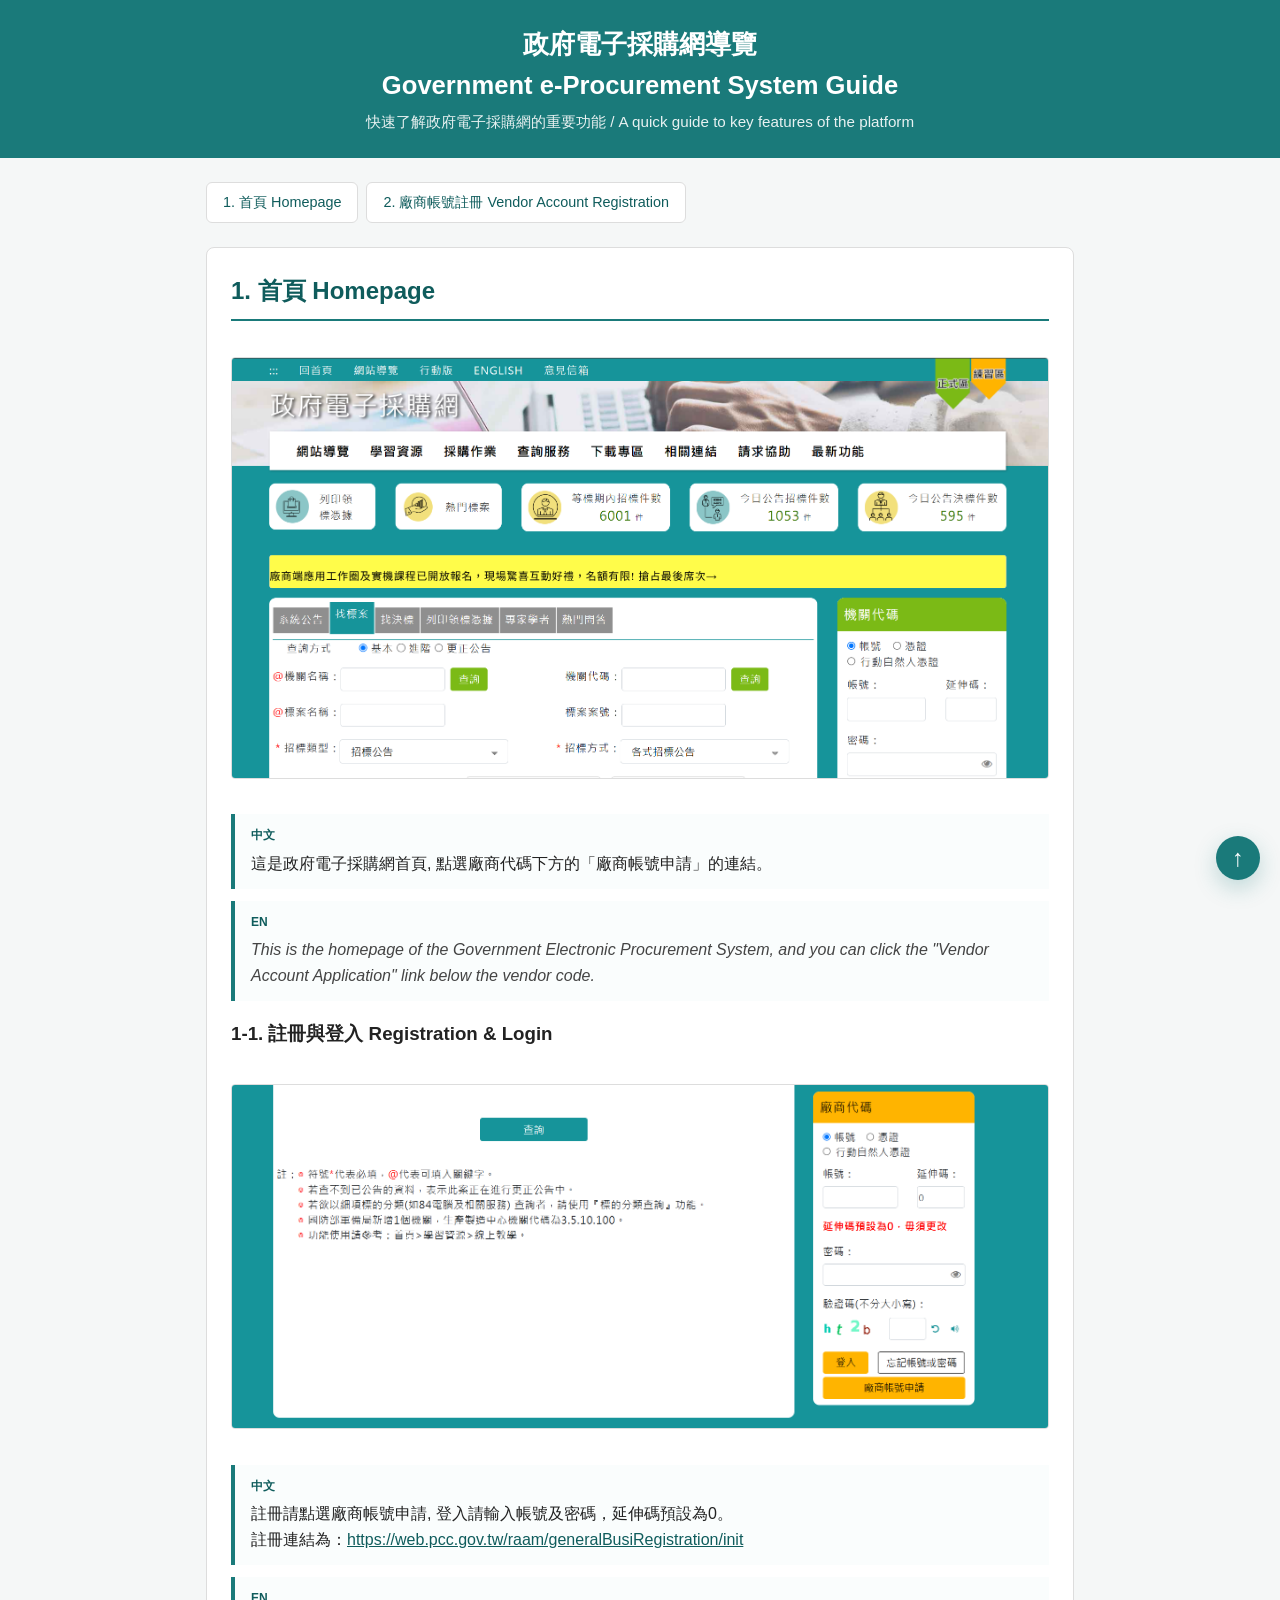
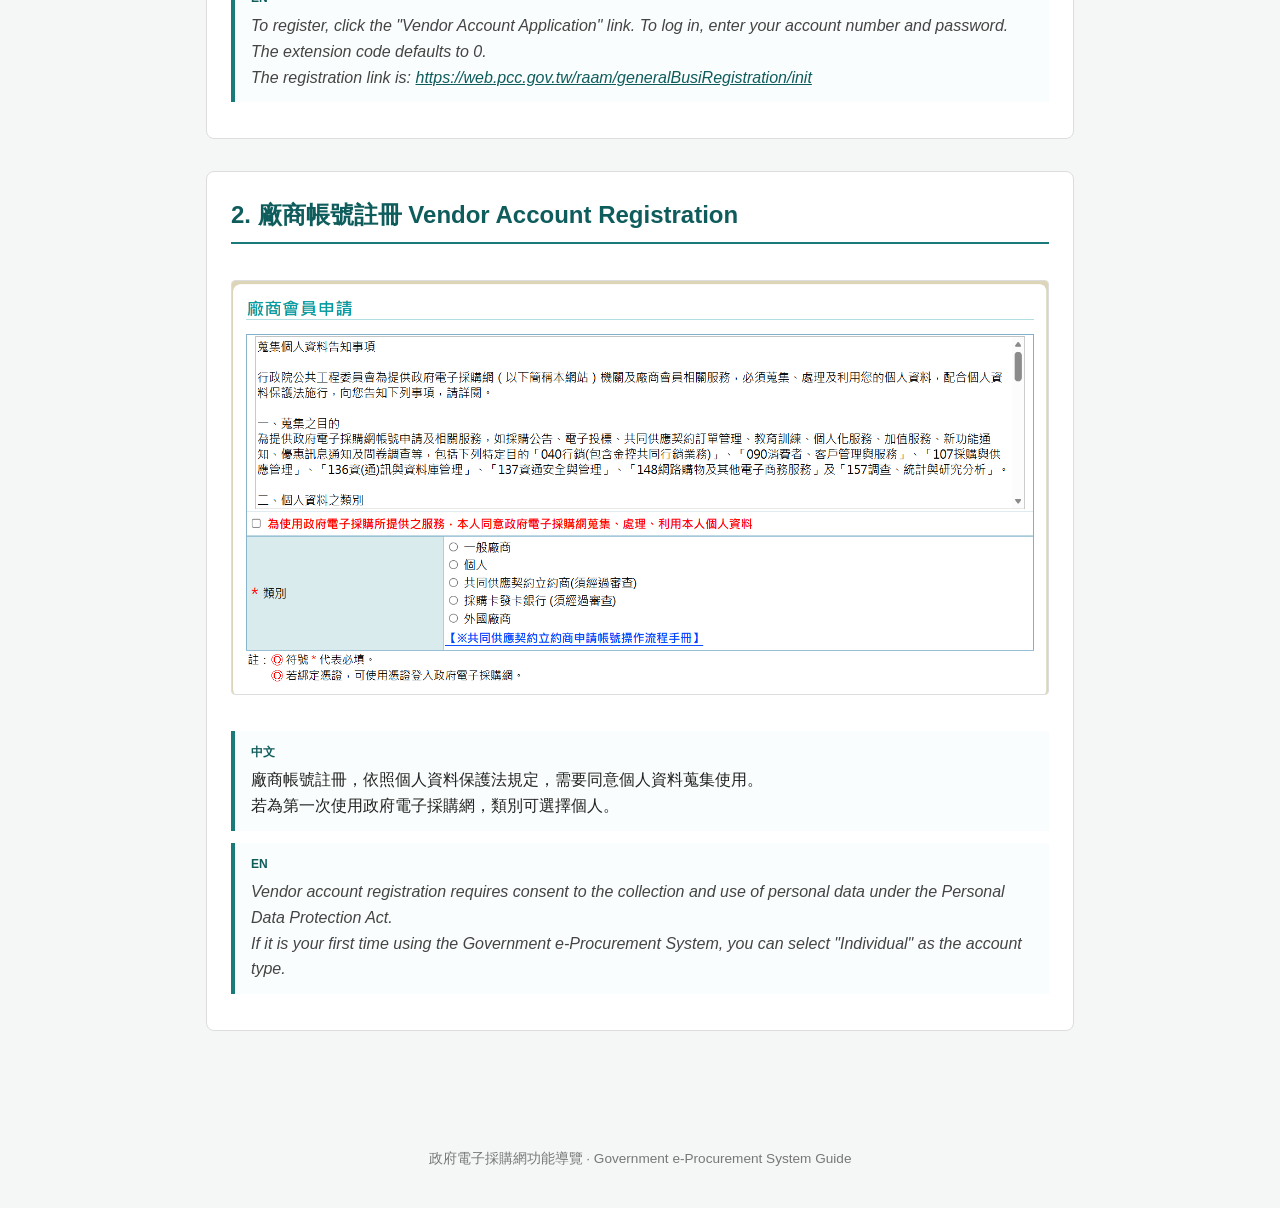
==== target/index.html @ 3febd60b "Initial commit" ====
<!DOCTYPE html>
<html lang="zh-Hant">
<head>
<meta charset="UTF-8" />
<meta name="viewport" content="width=device-width, initial-scale=1.0" />
<title>政府電子採購網導覽 | Government e-Procurement Guide</title>
<link rel="stylesheet" href="styles.css" />
</head>
<body>
<a class="back-to-top" href="#top" aria-label="Back to top">↑</a>
<header class="site-header" id="top">
  <h1>政府電子採購網導覽 <br />Government e-Procurement System Guide</h1>
  <p>快速了解政府電子採購網的重要功能 / A quick guide to key features of the platform</p>
</header>

<nav class="toc">
  <ul>
    <li><a href="#homepage">1. 首頁 Homepage</a></li>
    <li><a href="#register">2. 廠商帳號註冊 Vendor Account Registration</a></li>
  </ul>
</nav>

<main>
  <section class="feature" id="homepage">
    <h2>1. 首頁 Homepage</h2>
    <img src="images/1.HomePage.png" alt="政府電子採購網首頁 Government e-Procurement System Homepage" />
    <div class="desc-block zh">
      <span class="lang-tag">中文</span>這是政府電子採購網首頁, 點選廠商代碼下方的「廠商帳號申請」的連結。
    </div>
    <div class="desc-block en">
      <span class="lang-tag">EN</span>This is the homepage of the Government Electronic Procurement System, and you can click the "Vendor Account Application" link below the vendor code.
    </div>

    <h3>1-1. 註冊與登入 Registration & Login</h3>
    <img src="images/1-1.HomePage-VenderLogin.png" alt="政府電子採購網首頁註冊與登入補充畫面 Homepage registration and login details" />
    <div class="desc-block zh">
      <span class="lang-tag">中文</span>註冊請點選廠商帳號申請, 登入請輸入帳號及密碼，延伸碼預設為0。<br />註冊連結為：<a href="https://web.pcc.gov.tw/raam/generalBusiRegistration/init" target="_blank" rel="noopener noreferrer">https://web.pcc.gov.tw/raam/generalBusiRegistration/init</a>
    </div>
    <div class="desc-block en">
      <span class="lang-tag">EN</span>To register, click the "Vendor Account Application" link. To log in, enter your account number and password. The extension code defaults to 0.<br />The registration link is: <a href="https://web.pcc.gov.tw/raam/generalBusiRegistration/init" target="_blank" rel="noopener noreferrer">https://web.pcc.gov.tw/raam/generalBusiRegistration/init</a>
    </div>
  </section>

  <section class="feature" id="register">
    <h2>2. 廠商帳號註冊 Vendor Account Registration</h2>
    <img src="images/2.Rigister.png" alt="政府電子採購網廠商帳號註冊畫面 Vendor account registration page" />
    <div class="desc-block zh">
      <span class="lang-tag">中文</span>廠商帳號註冊，依照個人資料保護法規定，需要同意個人資料蒐集使用。<br />若為第一次使用政府電子採購網，類別可選擇個人。
    </div>
    <div class="desc-block en">
      <span class="lang-tag">EN</span>Vendor account registration requires consent to the collection and use of personal data under the Personal Data Protection Act.<br />If it is your first time using the Government e-Procurement System, you can select "Individual" as the account type.
    </div>
  </section>
</main>

<footer>
  <p>政府電子採購網功能導覽 &middot; Government e-Procurement System Guide</p>
</footer>
</body>
</html>
---- target/styles.css ----
:root {
  --teal: #1a7a7a;
  --teal-dark: #0f5c5c;
  --bg: #f5f7f7;
  --text: #222;
  --card-bg: #fff;
  --border: #ddd;
}

* {
  box-sizing: border-box;
}

body {
  margin: 0;
  font-family: "Segoe UI", "Microsoft JhengHei", "PingFang TC", sans-serif;
  background: var(--bg);
  color: var(--text);
  line-height: 1.6;
}

header.site-header {
  background: var(--teal);
  color: #fff;
  padding: 1.5rem 1rem;
  text-align: center;
}

header.site-header h1 {
  margin: 0 0 0.25rem;
  font-size: 1.6rem;
}

header.site-header p {
  margin: 0;
  opacity: 0.9;
  font-size: 0.95rem;
}

nav.toc {
  max-width: 900px;
  margin: 1.5rem auto;
  padding: 0 1rem;
}

nav.toc ul {
  list-style: none;
  display: flex;
  flex-wrap: wrap;
  gap: 0.5rem;
  padding: 0;
  margin: 0;
}

nav.toc a {
  display: inline-block;
  padding: 0.5rem 1rem;
  background: var(--card-bg);
  border: 1px solid var(--border);
  border-radius: 6px;
  color: var(--teal-dark);
  text-decoration: none;
  font-size: 0.9rem;
}

nav.toc a:hover {
  background: var(--teal);
  color: #fff;
}

main {
  max-width: 900px;
  margin: 0 auto;
  padding: 0 1rem 3rem;
}

section.feature {
  background: var(--card-bg);
  border: 1px solid var(--border);
  border-radius: 8px;
  padding: 1.5rem;
  margin-bottom: 2rem;
}

section.feature h2 {
  color: var(--teal-dark);
  margin-top: 0;
  border-bottom: 2px solid var(--teal);
  padding-bottom: 0.5rem;
}

section.feature img {
  max-width: 100%;
  border: 1px solid var(--border);
  border-radius: 4px;
  margin: 1rem 0;
}

.desc-block {
  margin: 0.75rem 0;
  padding: 0.75rem 1rem;
  border-left: 4px solid var(--teal);
  background: #fafdfd;
}

.desc-block.zh {
  font-weight: 500;
}

.desc-block.en {
  color: #444;
  font-style: italic;
}

.desc-block .lang-tag {
  display: block;
  font-size: 0.75rem;
  font-weight: 700;
  font-style: normal;
  color: var(--teal-dark);
  margin-bottom: 0.35rem;
}

.desc-block a {
  color: var(--teal-dark);
  text-decoration: underline;
  word-break: break-word;
}

.desc-block a:hover {
  color: var(--teal);
}

.back-to-top {
  position: fixed;
  right: 1.25rem;
  bottom: 1.25rem;
  width: 2.75rem;
  height: 2.75rem;
  display: flex;
  align-items: center;
  justify-content: center;
  border-radius: 999px;
  background: var(--teal);
  color: #fff;
  text-decoration: none;
  font-size: 1.5rem;
  box-shadow: 0 8px 22px rgba(26, 122, 122, 0.25);
  z-index: 10;
}

.back-to-top:hover {
  background: var(--teal-dark);
}

footer {
  text-align: center;
  padding: 1.5rem 1rem;
  color: #777;
  font-size: 0.85rem;
}
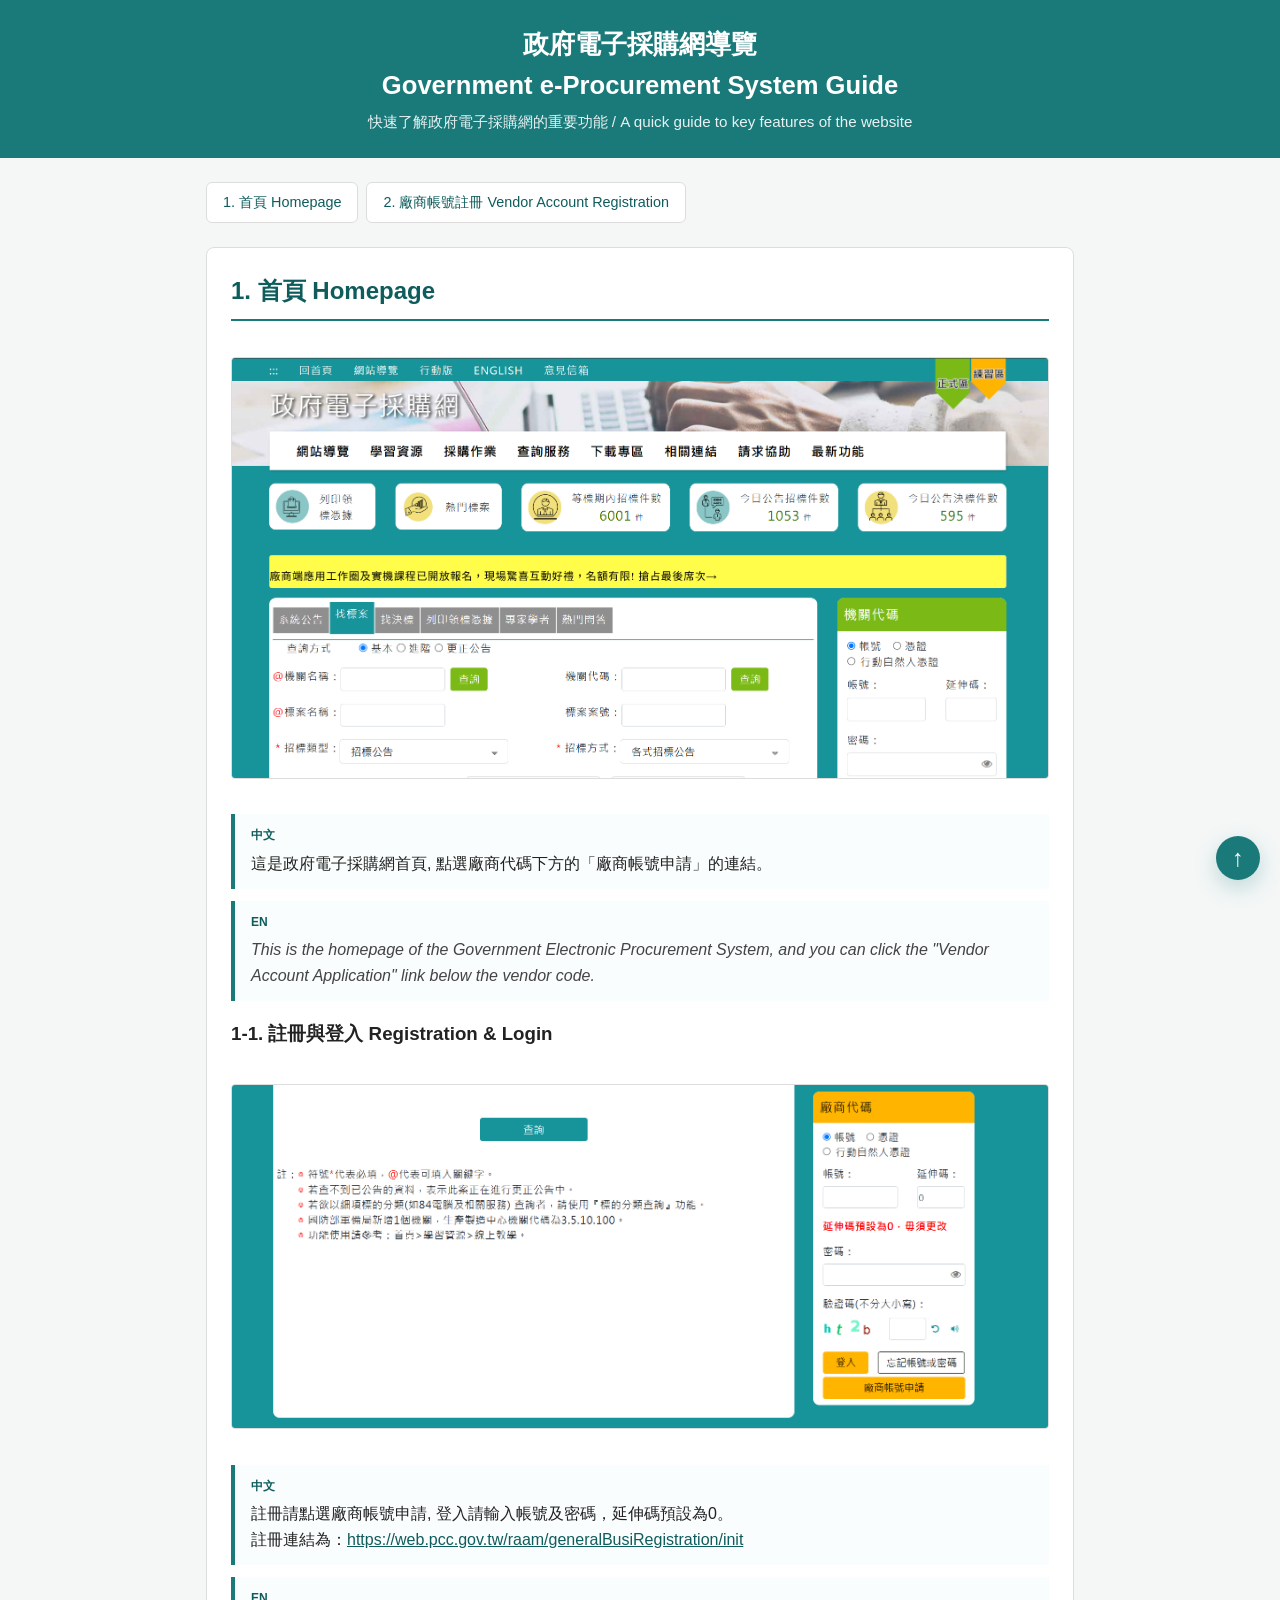
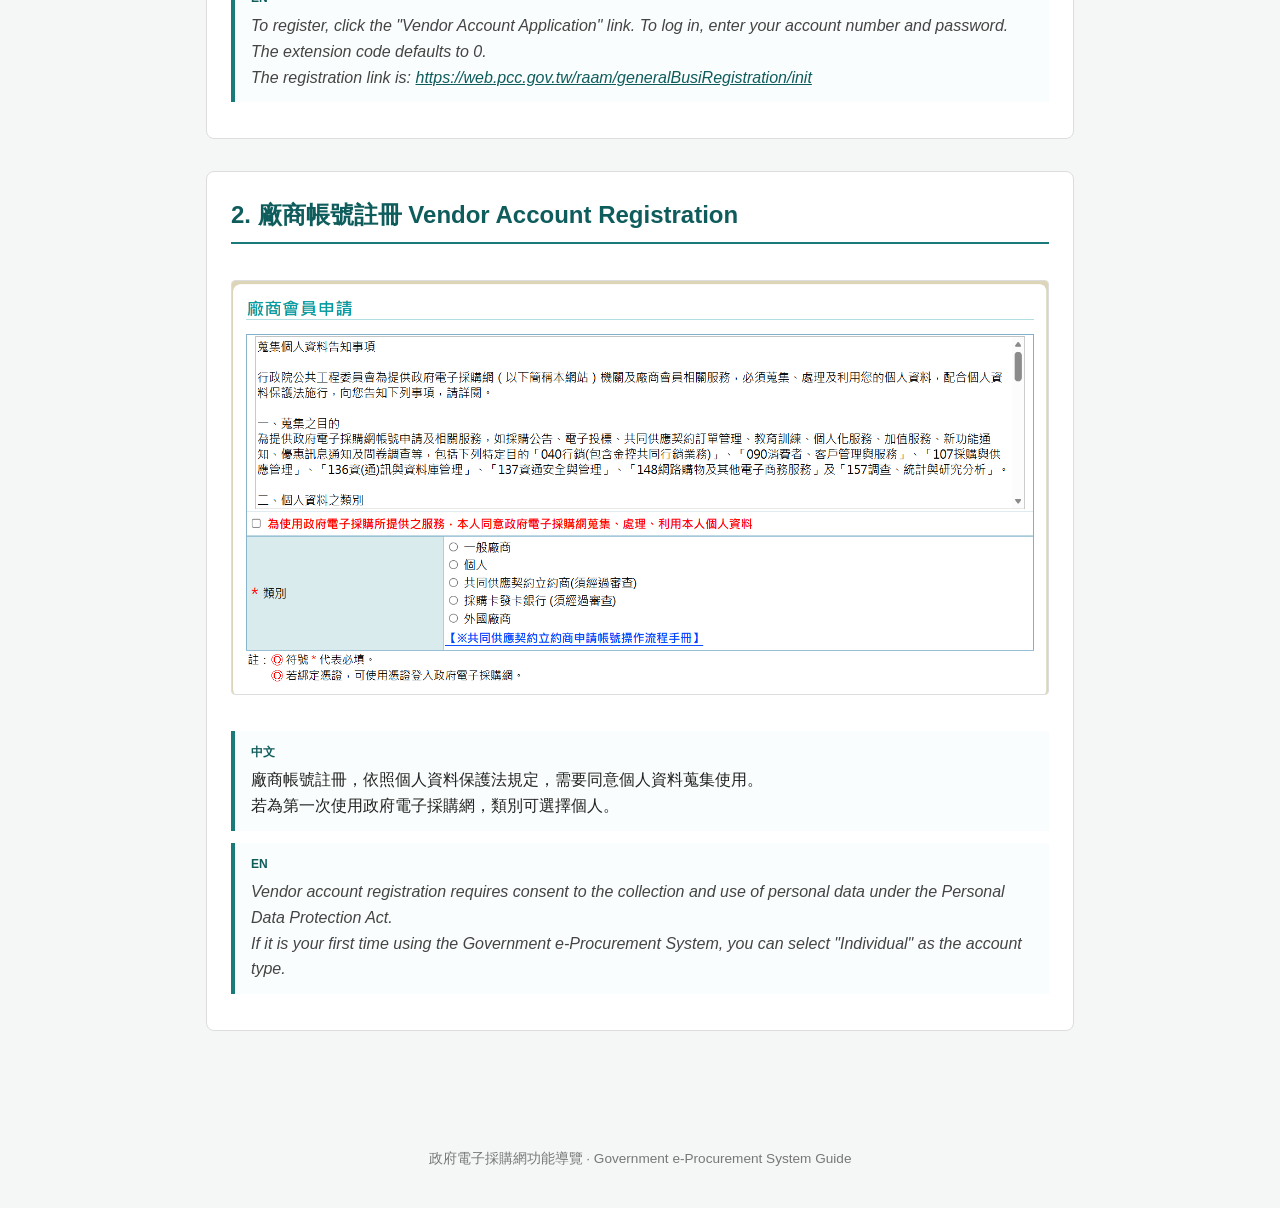
==== commit 337e5199: "Update website tagline wording" ====
--- a/target/index.html
+++ b/target/index.html
@@ -10,7 +10,7 @@
 <a class="back-to-top" href="#top" aria-label="Back to top">↑</a>
 <header class="site-header" id="top">
   <h1>政府電子採購網導覽 <br />Government e-Procurement System Guide</h1>
-  <p>快速了解政府電子採購網的重要功能 / A quick guide to key features of the platform</p>
+  <p>快速了解政府電子採購網的重要功能 / A quick guide to key features of the website</p>
 </header>
 
 <nav class="toc">
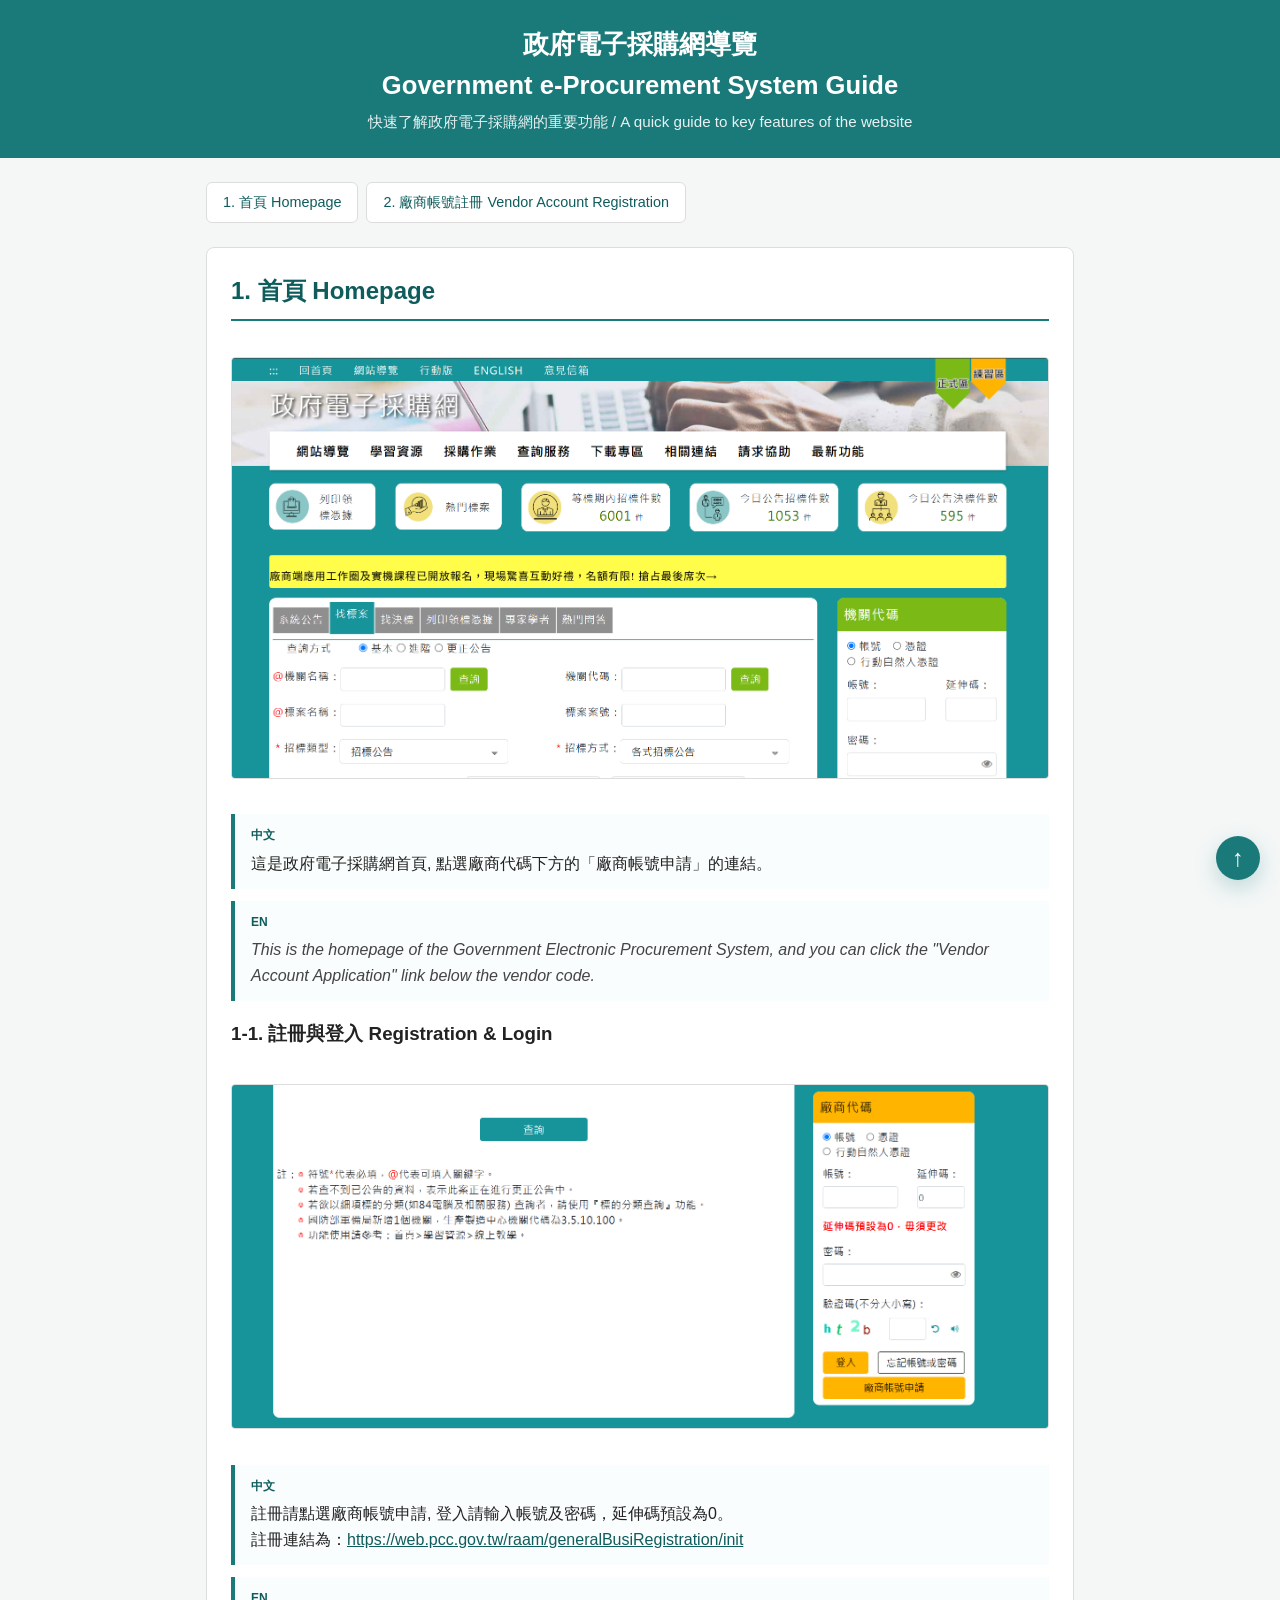
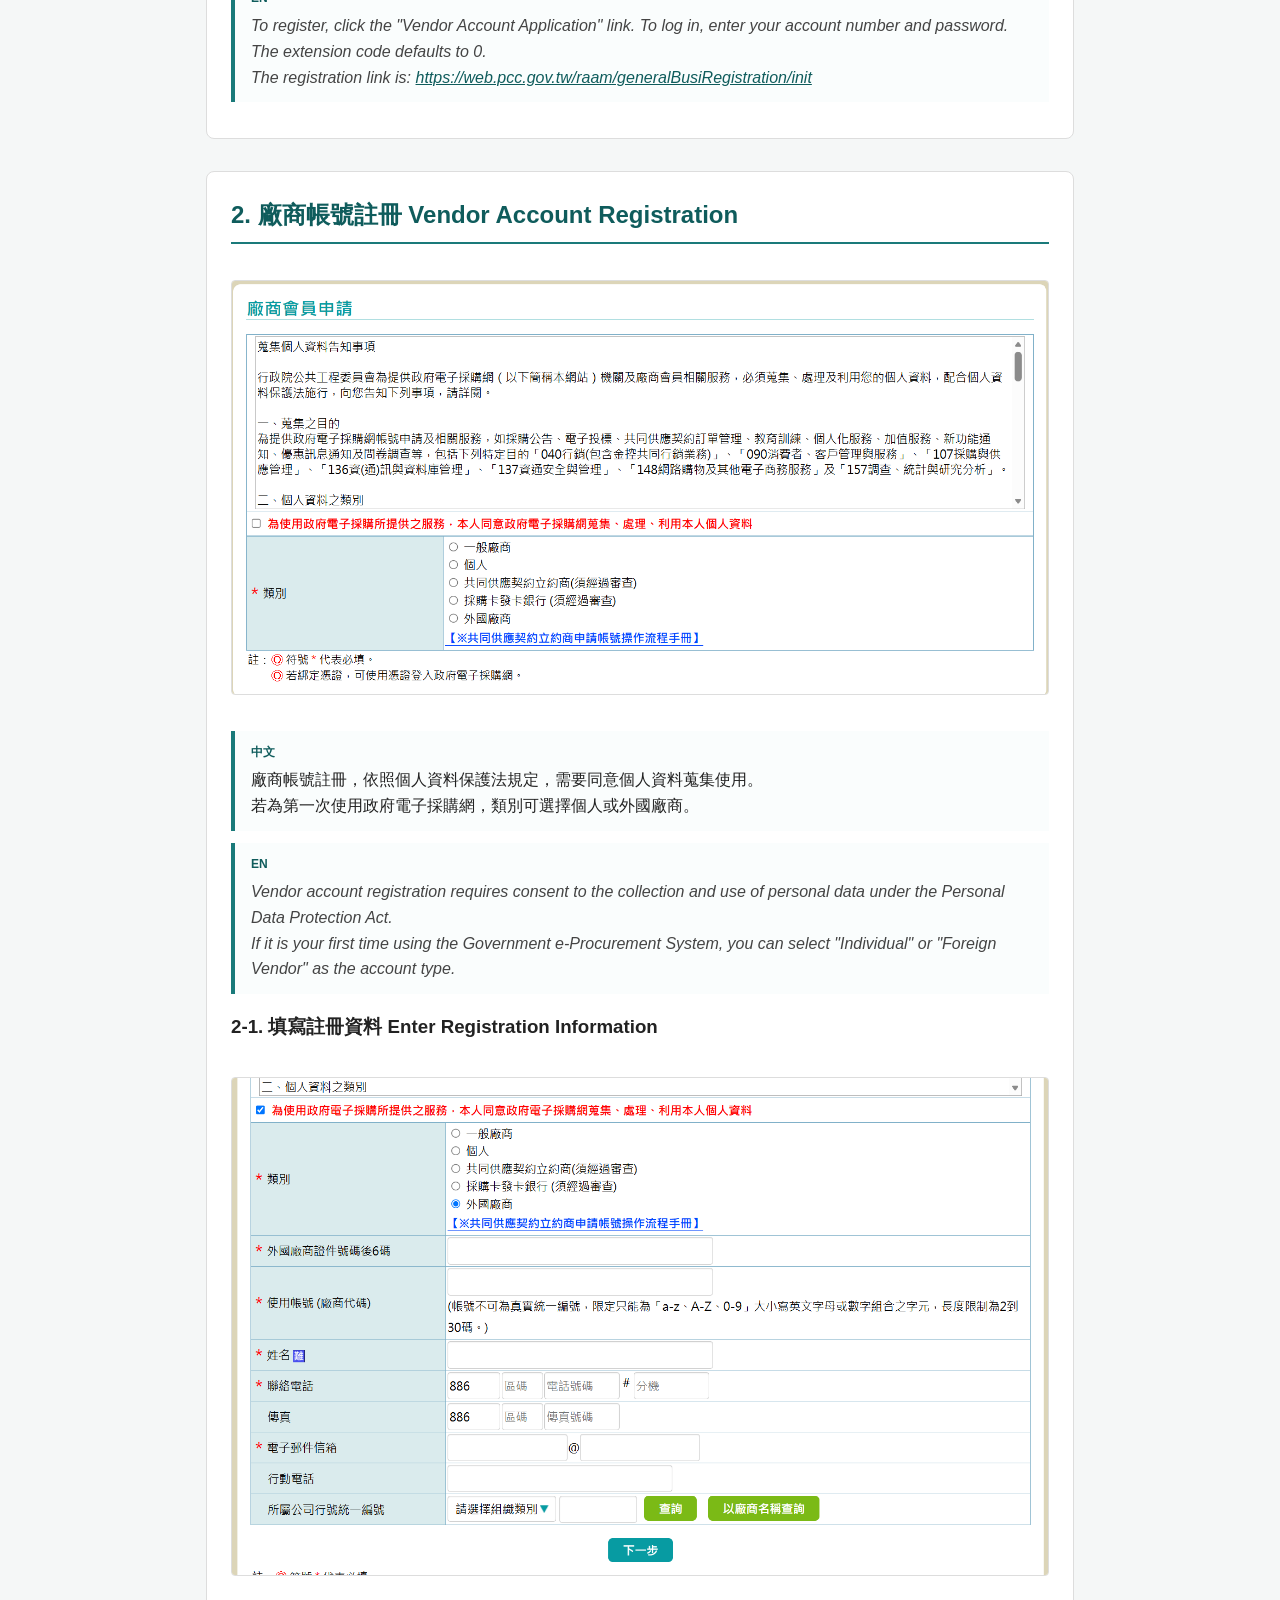
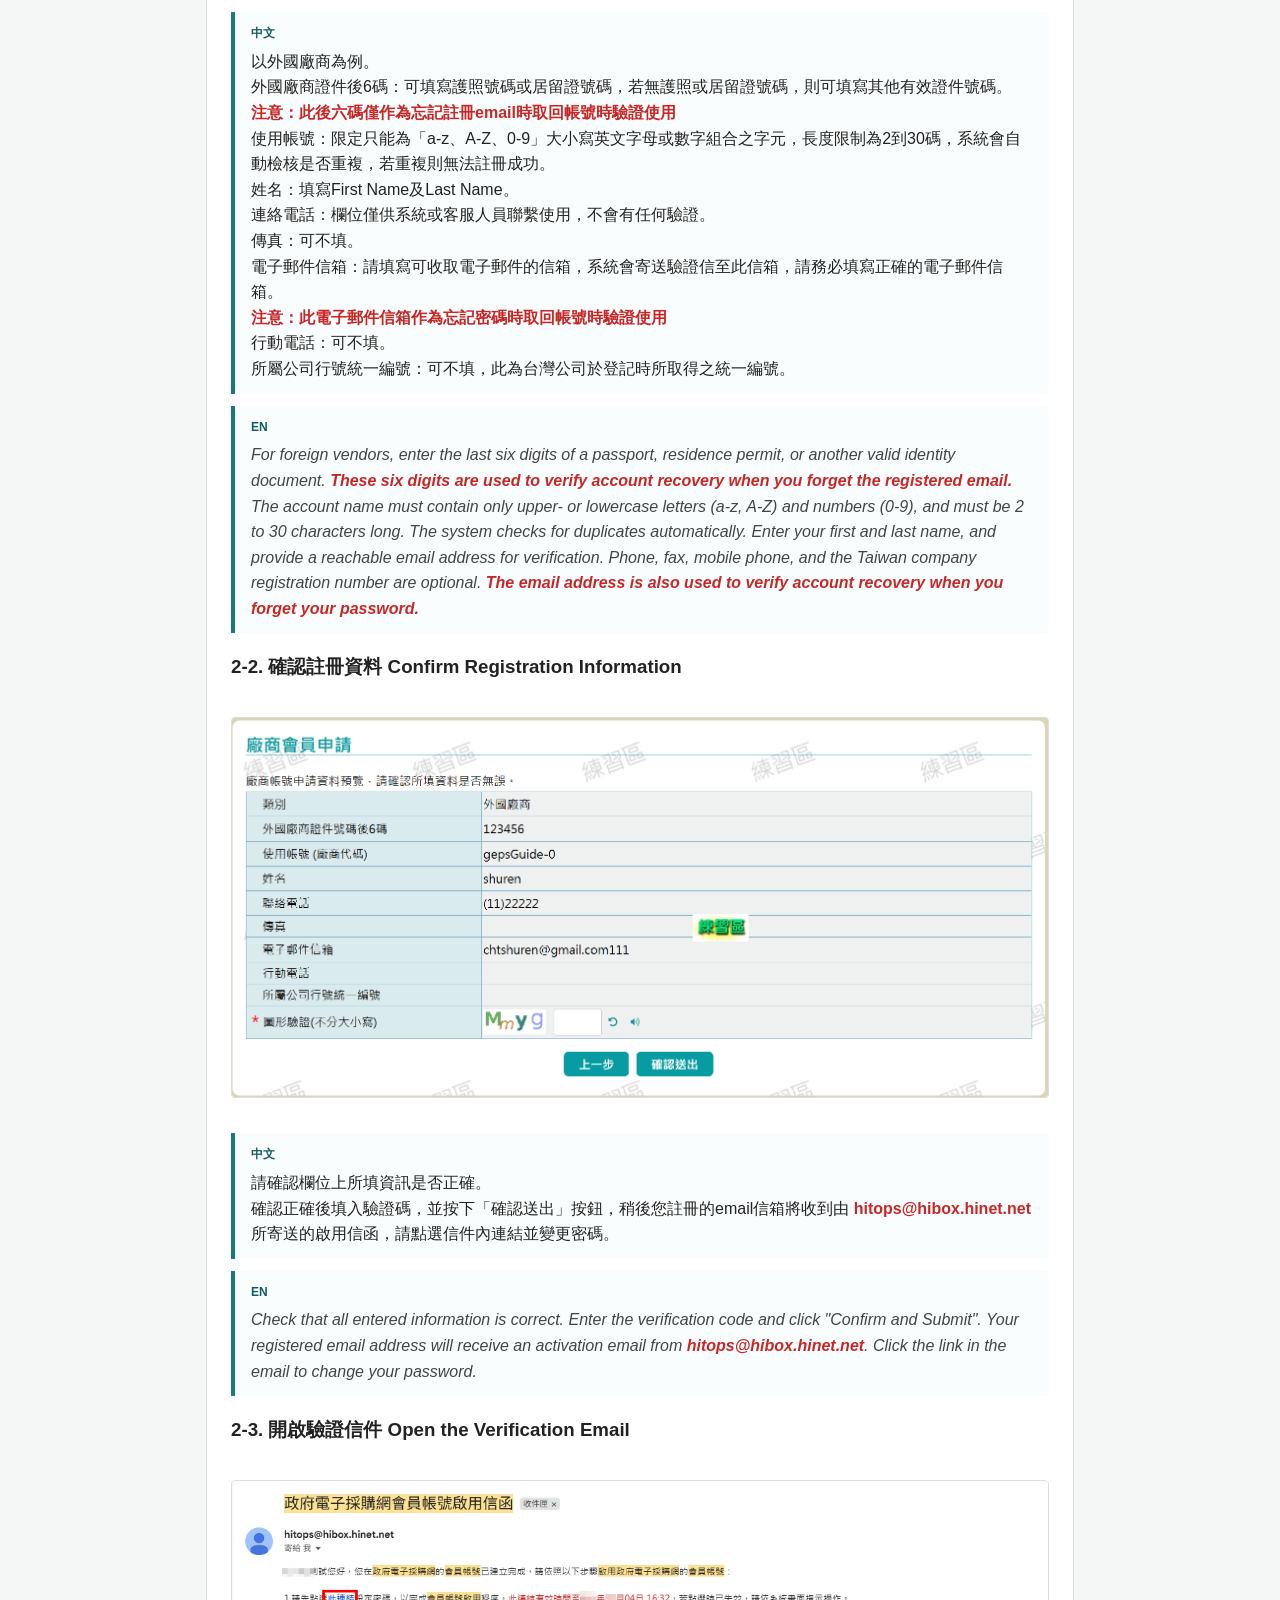
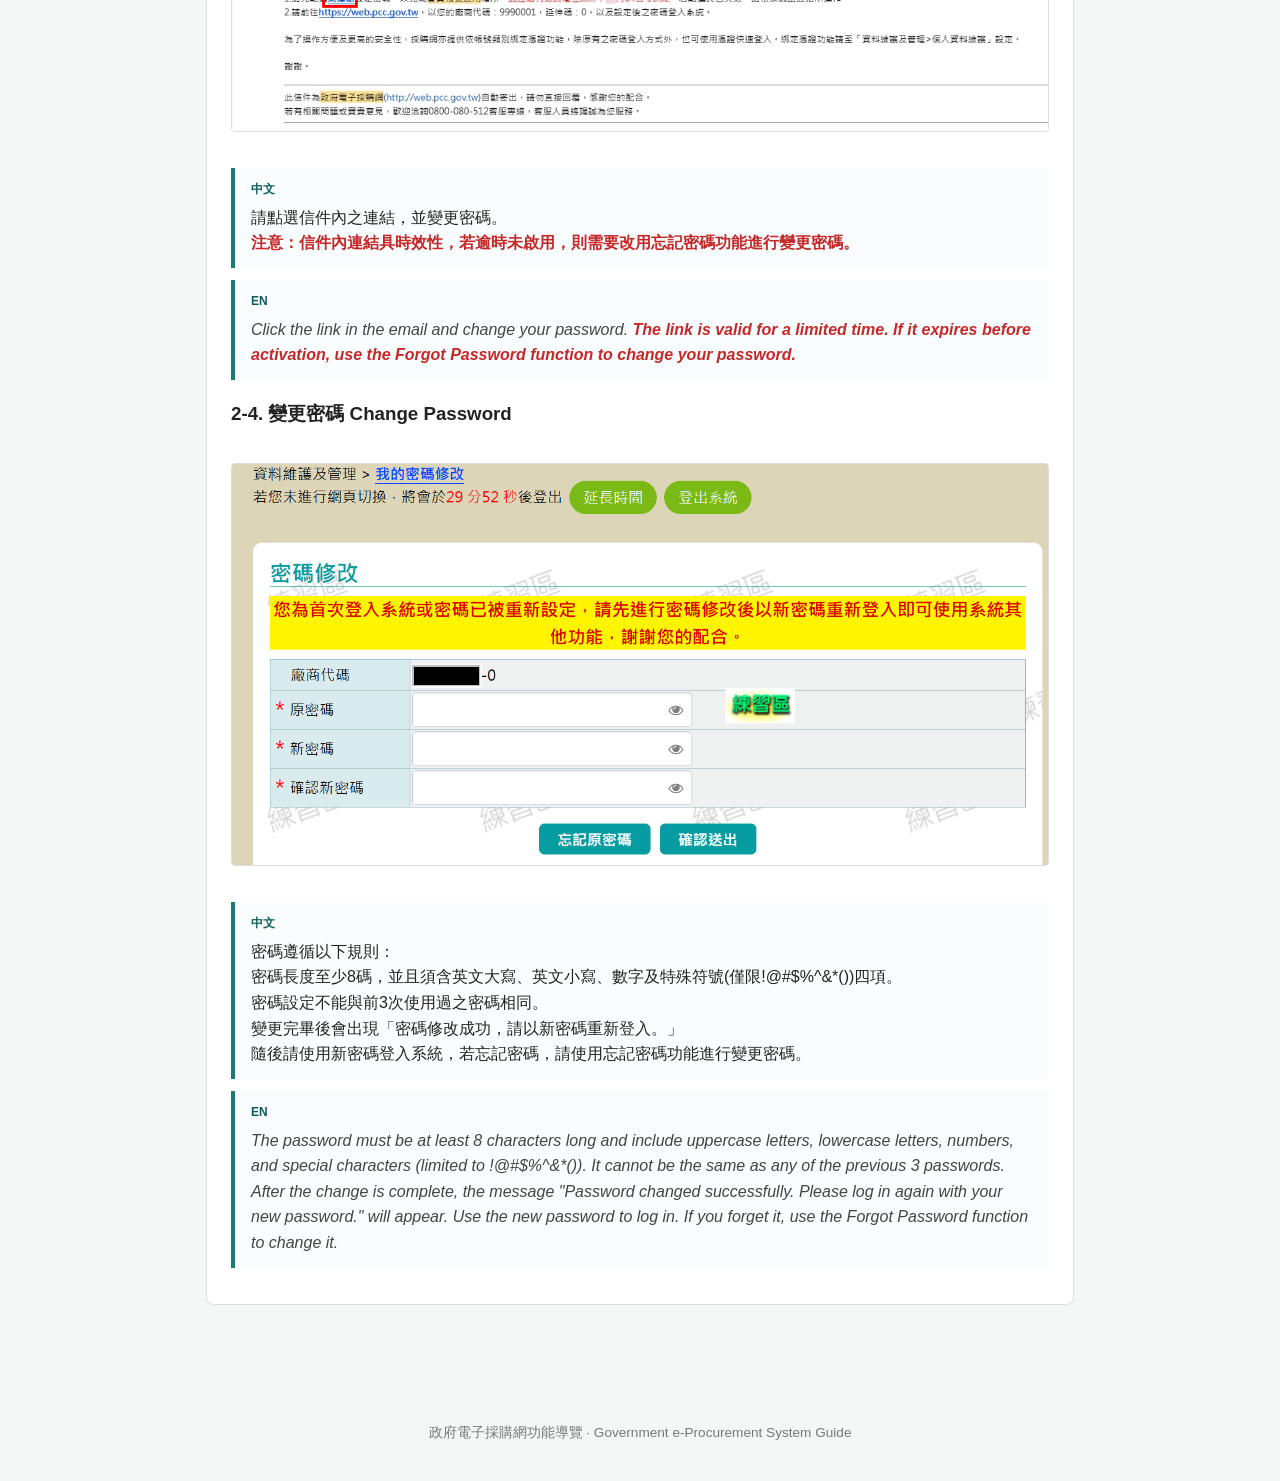
==== commit eb7f6df7: "更新2. 註冊及新增2-1~2-4註冊流程 & 補充更新 Agents.md" ====
--- a/target/index.html
+++ b/target/index.html
@@ -45,10 +45,46 @@
     <h2>2. 廠商帳號註冊 Vendor Account Registration</h2>
     <img src="images/2.Rigister.png" alt="政府電子採購網廠商帳號註冊畫面 Vendor account registration page" />
     <div class="desc-block zh">
-      <span class="lang-tag">中文</span>廠商帳號註冊，依照個人資料保護法規定，需要同意個人資料蒐集使用。<br />若為第一次使用政府電子採購網，類別可選擇個人。
+      <span class="lang-tag">中文</span>廠商帳號註冊，依照個人資料保護法規定，需要同意個人資料蒐集使用。<br />若為第一次使用政府電子採購網，類別可選擇個人或外國廠商。
     </div>
     <div class="desc-block en">
-      <span class="lang-tag">EN</span>Vendor account registration requires consent to the collection and use of personal data under the Personal Data Protection Act.<br />If it is your first time using the Government e-Procurement System, you can select "Individual" as the account type.
+      <span class="lang-tag">EN</span>Vendor account registration requires consent to the collection and use of personal data under the Personal Data Protection Act.<br />If it is your first time using the Government e-Procurement System, you can select "Individual" or "Foreign Vendor" as the account type.
+    </div>
+
+    <h3>2-1. 填寫註冊資料 Enter Registration Information</h3>
+    <img src="images/2-1.Rigister-RegisterInfo.png" alt="政府電子採購網填寫註冊資料畫面 Registration information form" />
+    <div class="desc-block zh">
+      <span class="lang-tag">中文</span>以外國廠商為例。<br />外國廠商證件後6碼：可填寫護照號碼或居留證號碼，若無護照或居留證號碼，則可填寫其他有效證件號碼。<br /><strong class="emphasis-red">注意：此後六碼僅作為忘記註冊email時取回帳號時驗證使用</strong><br />使用帳號：限定只能為「a-z、A-Z、0-9」大小寫英文字母或數字組合之字元，長度限制為2到30碼，系統會自動檢核是否重複，若重複則無法註冊成功。<br />姓名：填寫First Name及Last Name。<br />連絡電話：欄位僅供系統或客服人員聯繫使用，不會有任何驗證。<br />傳真：可不填。<br />電子郵件信箱：請填寫可收取電子郵件的信箱，系統會寄送驗證信至此信箱，請務必填寫正確的電子郵件信箱。<br /><strong class="emphasis-red">注意：此電子郵件信箱作為忘記密碼時取回帳號時驗證使用</strong><br />行動電話：可不填。<br />所屬公司行號統一編號：可不填，此為台灣公司於登記時所取得之統一編號。
+    </div>
+    <div class="desc-block en">
+      <span class="lang-tag">EN</span>For foreign vendors, enter the last six digits of a passport, residence permit, or another valid identity document. <strong class="emphasis-red">These six digits are used to verify account recovery when you forget the registered email.</strong><br />The account name must contain only upper- or lowercase letters (a-z, A-Z) and numbers (0-9), and must be 2 to 30 characters long. The system checks for duplicates automatically. Enter your first and last name, and provide a reachable email address for verification. Phone, fax, mobile phone, and the Taiwan company registration number are optional. <strong class="emphasis-red">The email address is also used to verify account recovery when you forget your password.</strong>
+    </div>
+
+    <h3>2-2. 確認註冊資料 Confirm Registration Information</h3>
+    <img src="images/2-2.Rigister-RegisterConfirm.png" alt="政府電子採購網確認註冊資料畫面 Confirm registration information" />
+    <div class="desc-block zh">
+      <span class="lang-tag">中文</span>請確認欄位上所填資訊是否正確。<br />確認正確後填入驗證碼，並按下「確認送出」按鈕，稍後您註冊的email信箱將收到由 <strong class="emphasis-red">hitops@hibox.hinet.net</strong> 所寄送的啟用信函，請點選信件內連結並變更密碼。
+    </div>
+    <div class="desc-block en">
+      <span class="lang-tag">EN</span>Check that all entered information is correct. Enter the verification code and click "Confirm and Submit". Your registered email address will receive an activation email from <strong class="emphasis-red">hitops@hibox.hinet.net</strong>. Click the link in the email to change your password.
+    </div>
+
+    <h3>2-3. 開啟驗證信件 Open the Verification Email</h3>
+    <img src="images/2-3.Rigister-RegisterEmail.png" alt="政府電子採購網驗證信件畫面 Verification email" />
+    <div class="desc-block zh">
+      <span class="lang-tag">中文</span>請點選信件內之連結，並變更密碼。<br /><strong class="emphasis-red">注意：信件內連結具時效性，若逾時未啟用，則需要改用忘記密碼功能進行變更密碼。</strong>
+    </div>
+    <div class="desc-block en">
+      <span class="lang-tag">EN</span>Click the link in the email and change your password. <strong class="emphasis-red">The link is valid for a limited time. If it expires before activation, use the Forgot Password function to change your password.</strong>
+    </div>
+
+    <h3>2-4. 變更密碼 Change Password</h3>
+    <img src="images/2-4.Rigister-RegisterChangePass.png" alt="政府電子採購網變更密碼畫面 Change password" />
+    <div class="desc-block zh">
+      <span class="lang-tag">中文</span>密碼遵循以下規則：<br />密碼長度至少8碼，並且須含英文大寫、英文小寫、數字及特殊符號(僅限!@#$%^&amp;*())四項。<br />密碼設定不能與前3次使用過之密碼相同。<br />變更完畢後會出現「密碼修改成功，請以新密碼重新登入。」<br />隨後請使用新密碼登入系統，若忘記密碼，請使用忘記密碼功能進行變更密碼。
+    </div>
+    <div class="desc-block en">
+      <span class="lang-tag">EN</span>The password must be at least 8 characters long and include uppercase letters, lowercase letters, numbers, and special characters (limited to !@#$%^&amp;*()). It cannot be the same as any of the previous 3 passwords.<br />After the change is complete, the message "Password changed successfully. Please log in again with your new password." will appear. Use the new password to log in. If you forget it, use the Forgot Password function to change it.
     </div>
   </section>
 </main>
--- a/target/styles.css
+++ b/target/styles.css
@@ -121,6 +121,11 @@
   margin-bottom: 0.35rem;
 }
 
+.emphasis-red {
+  color: #c62828;
+  font-weight: 700;
+}
+
 .desc-block a {
   color: var(--teal-dark);
   text-decoration: underline;
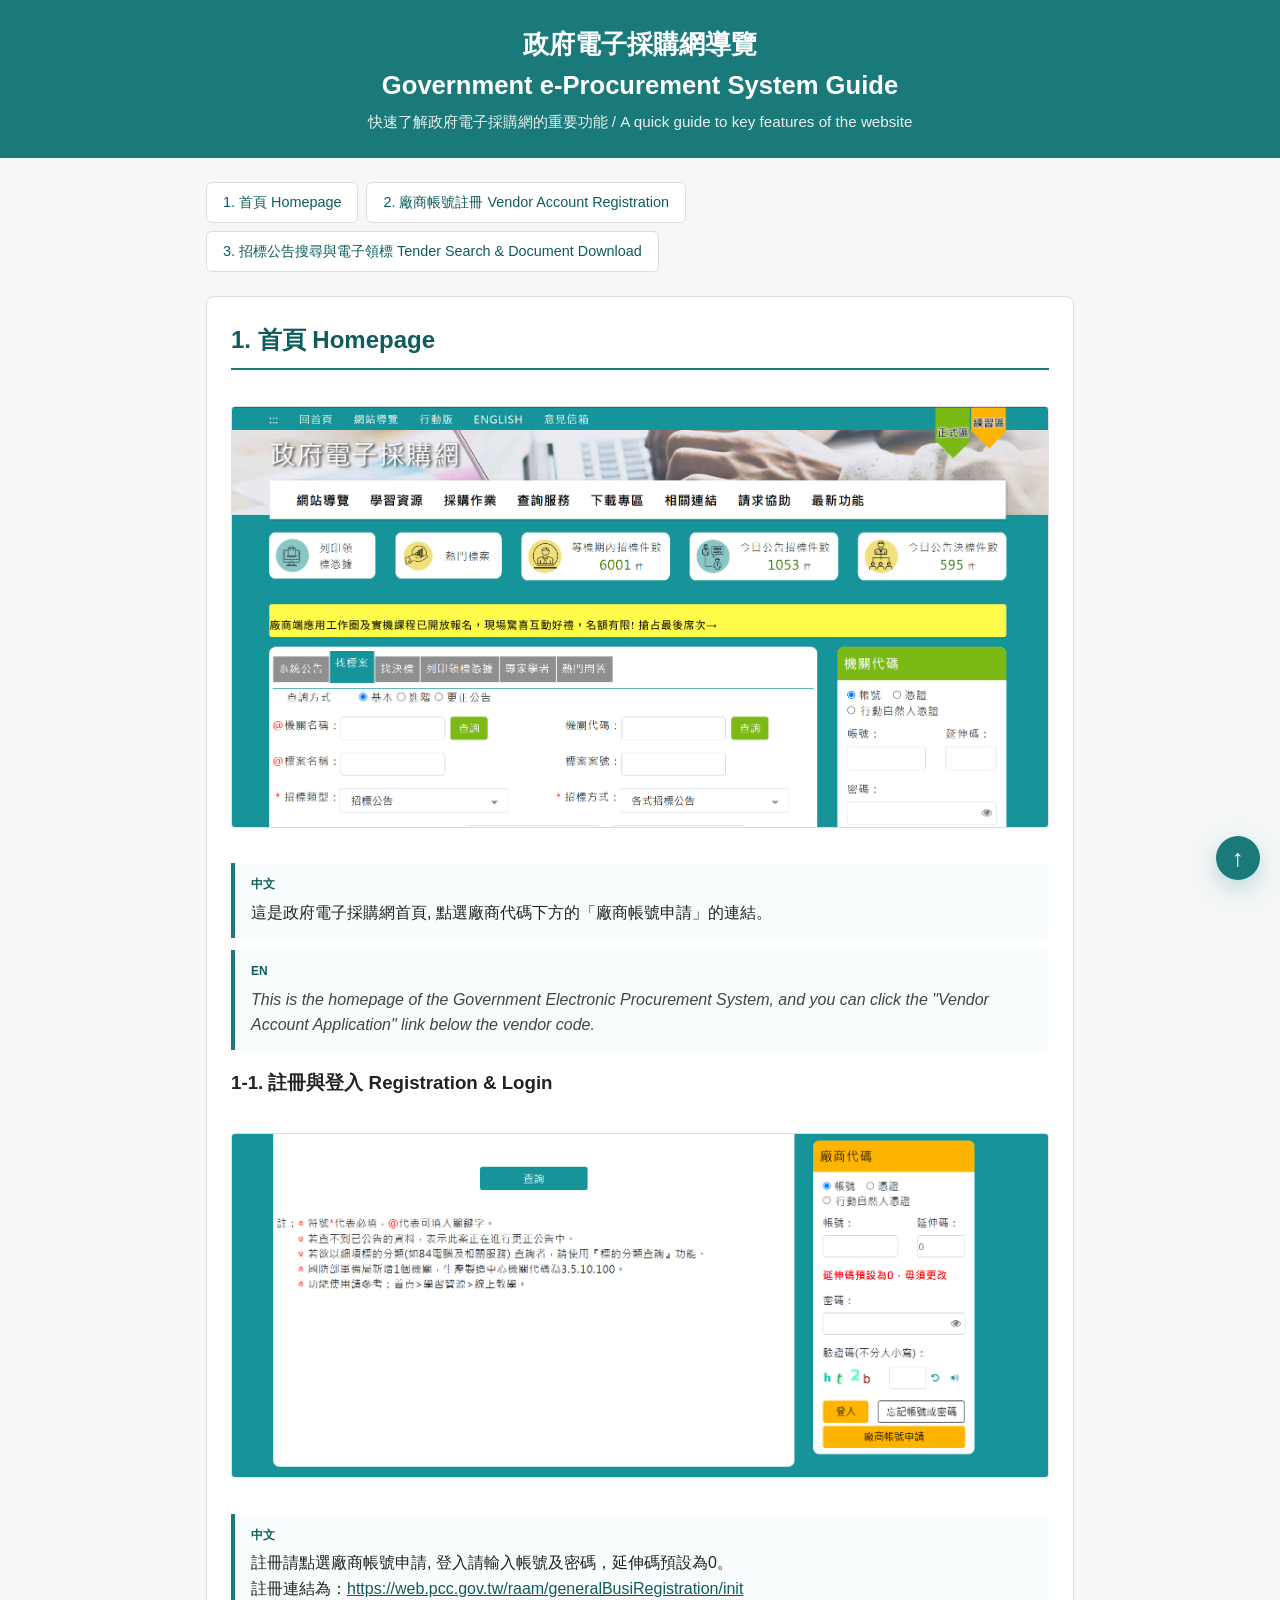
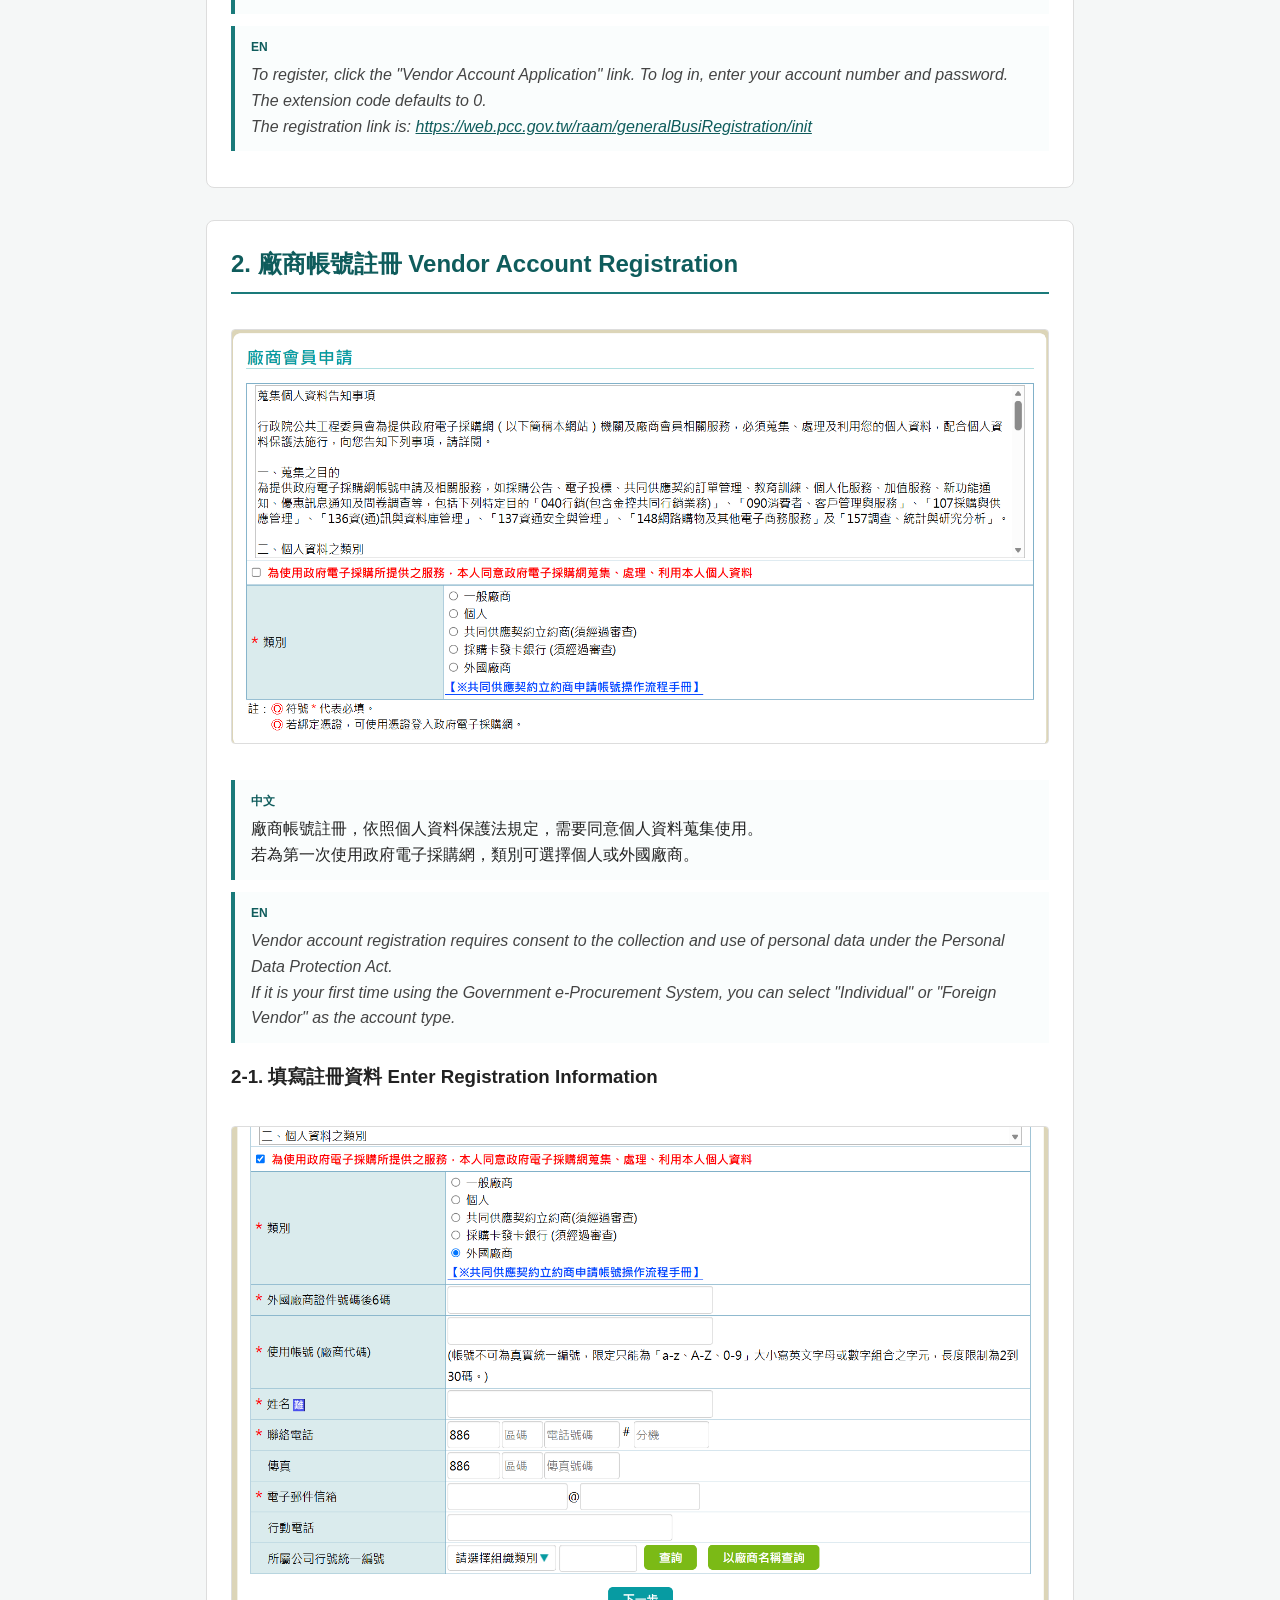
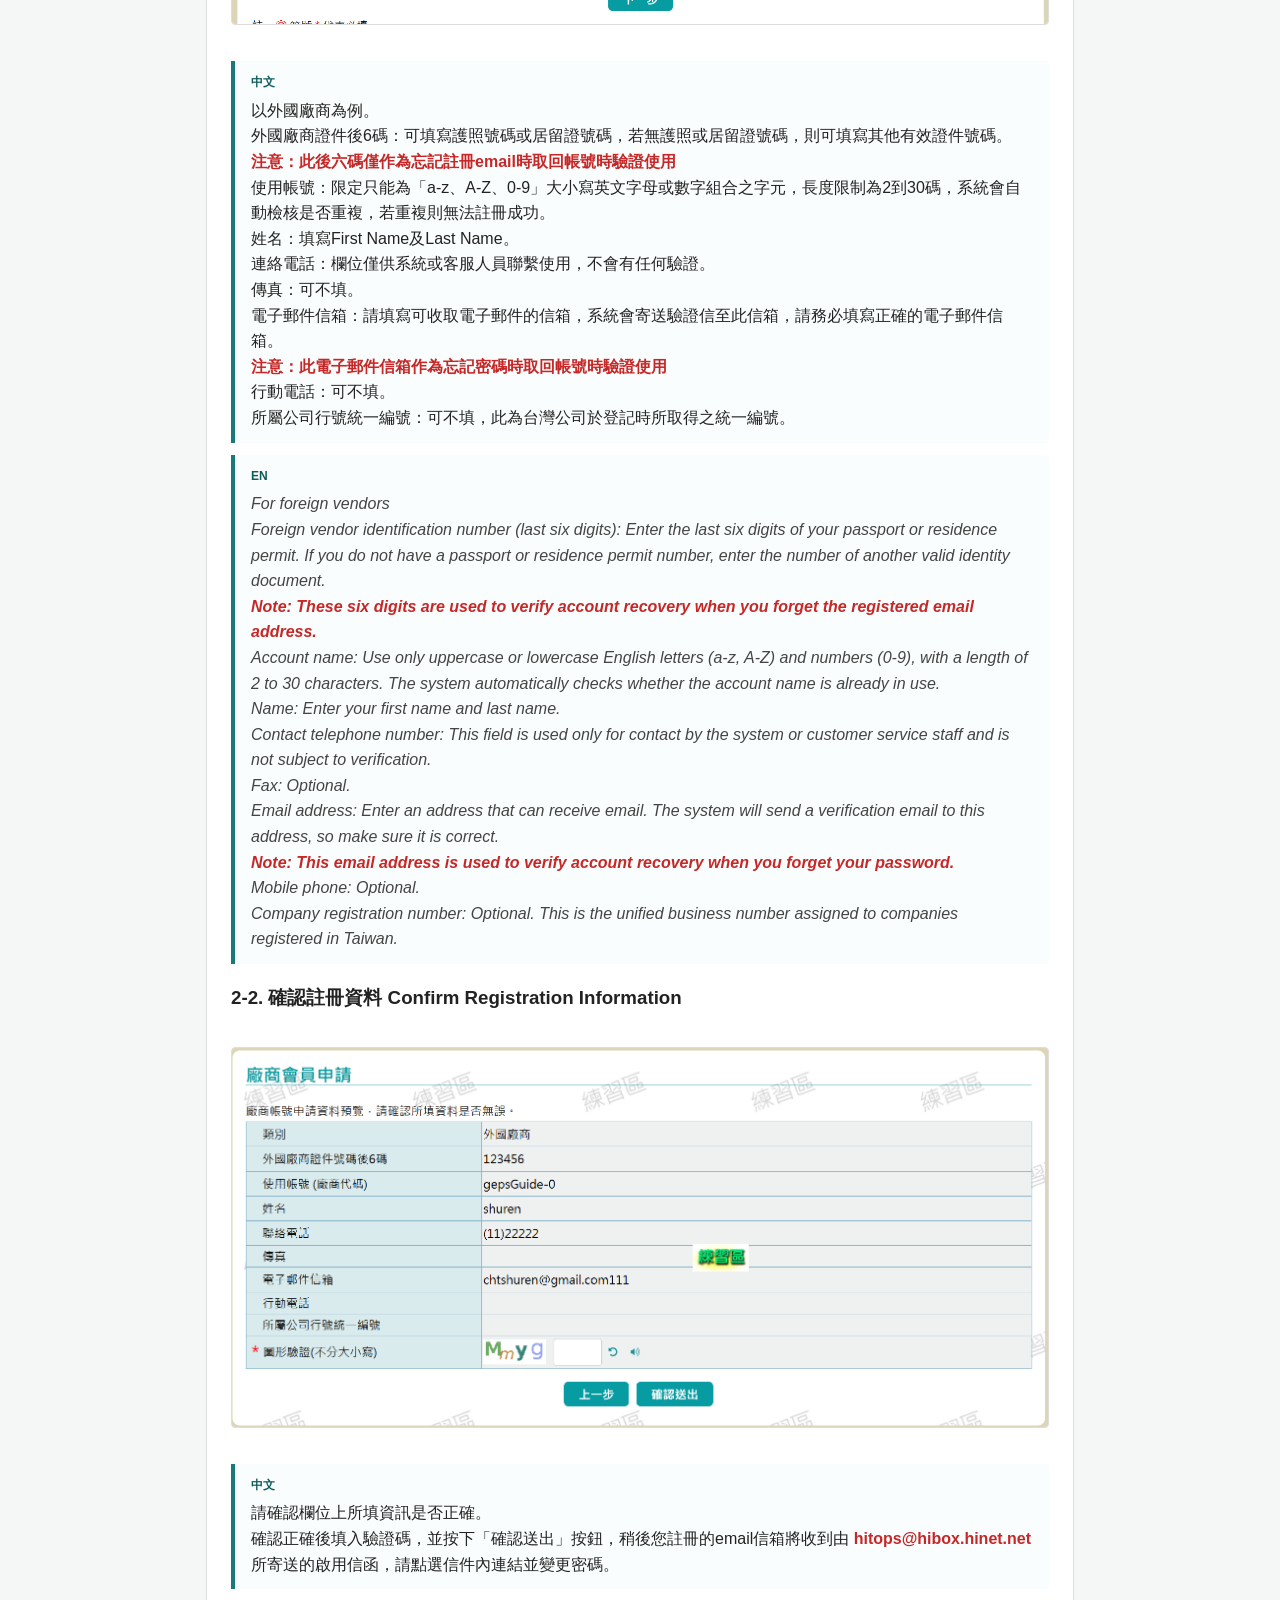
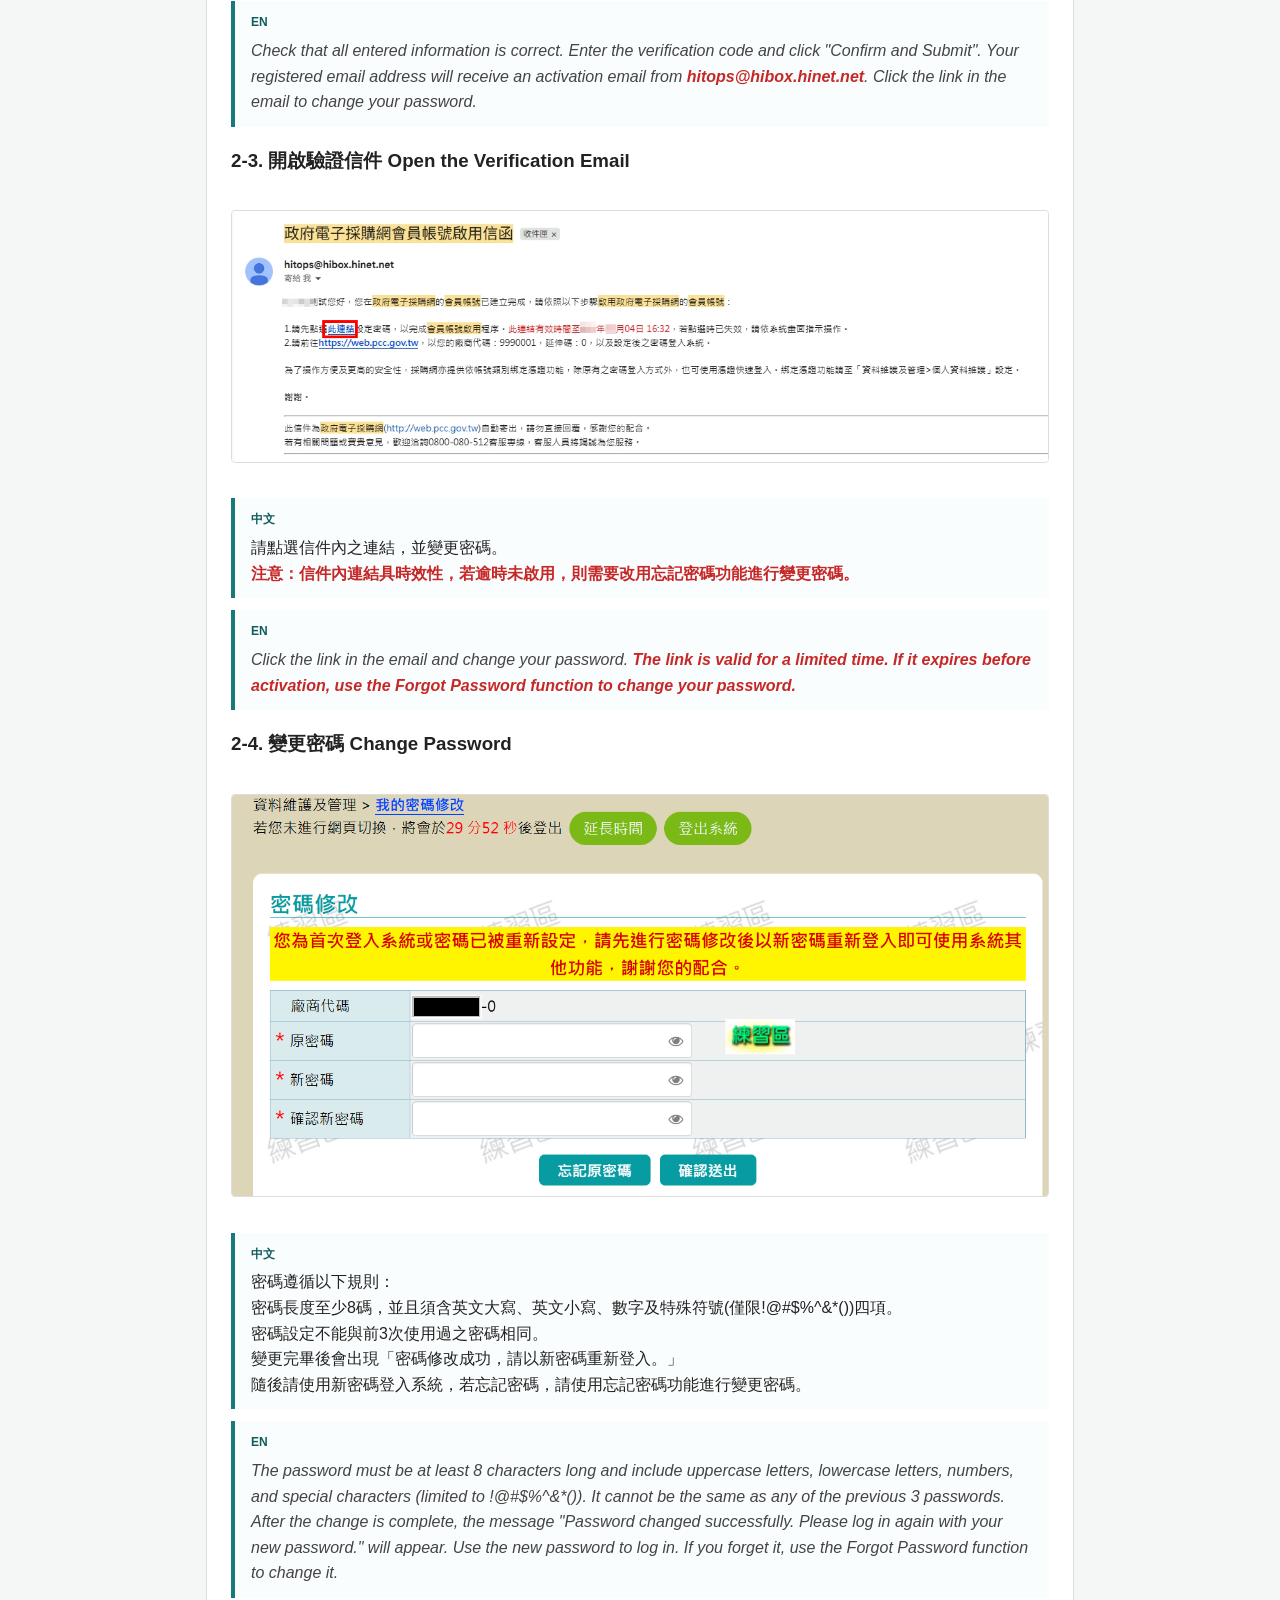
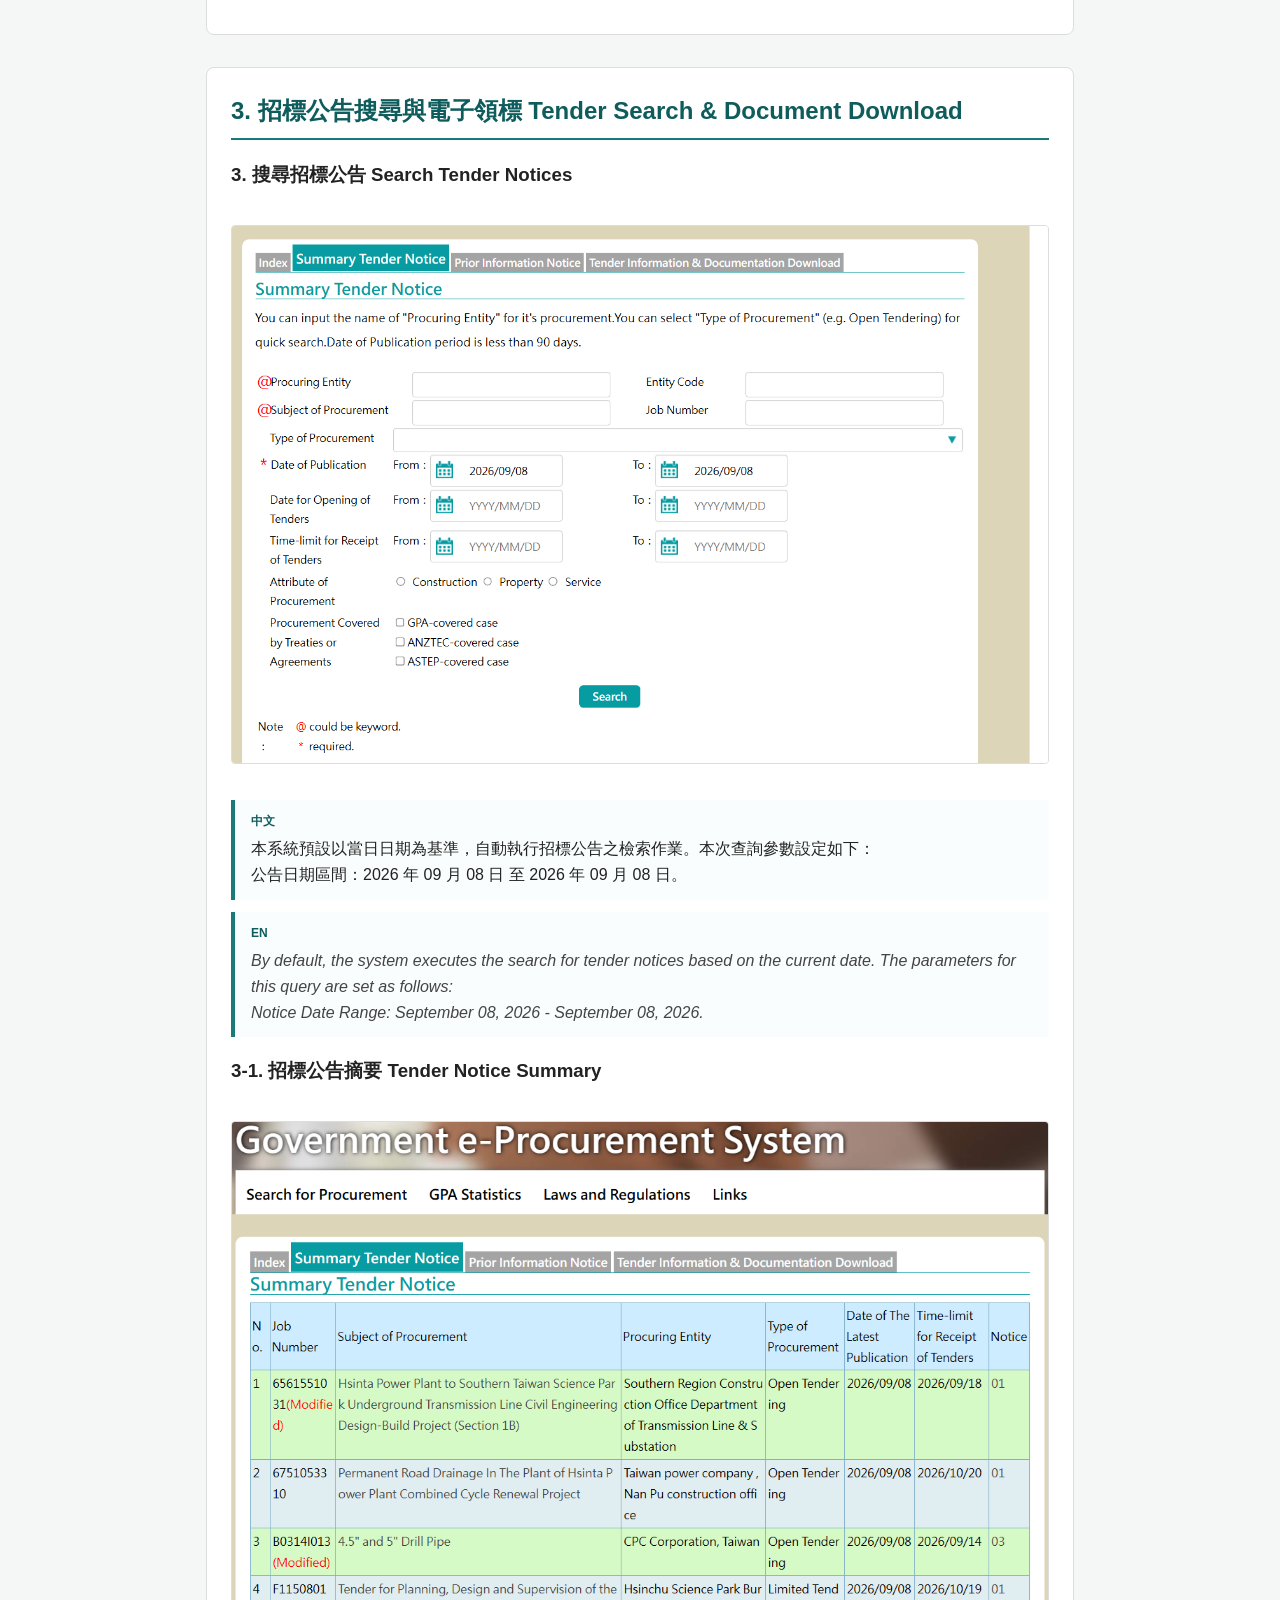
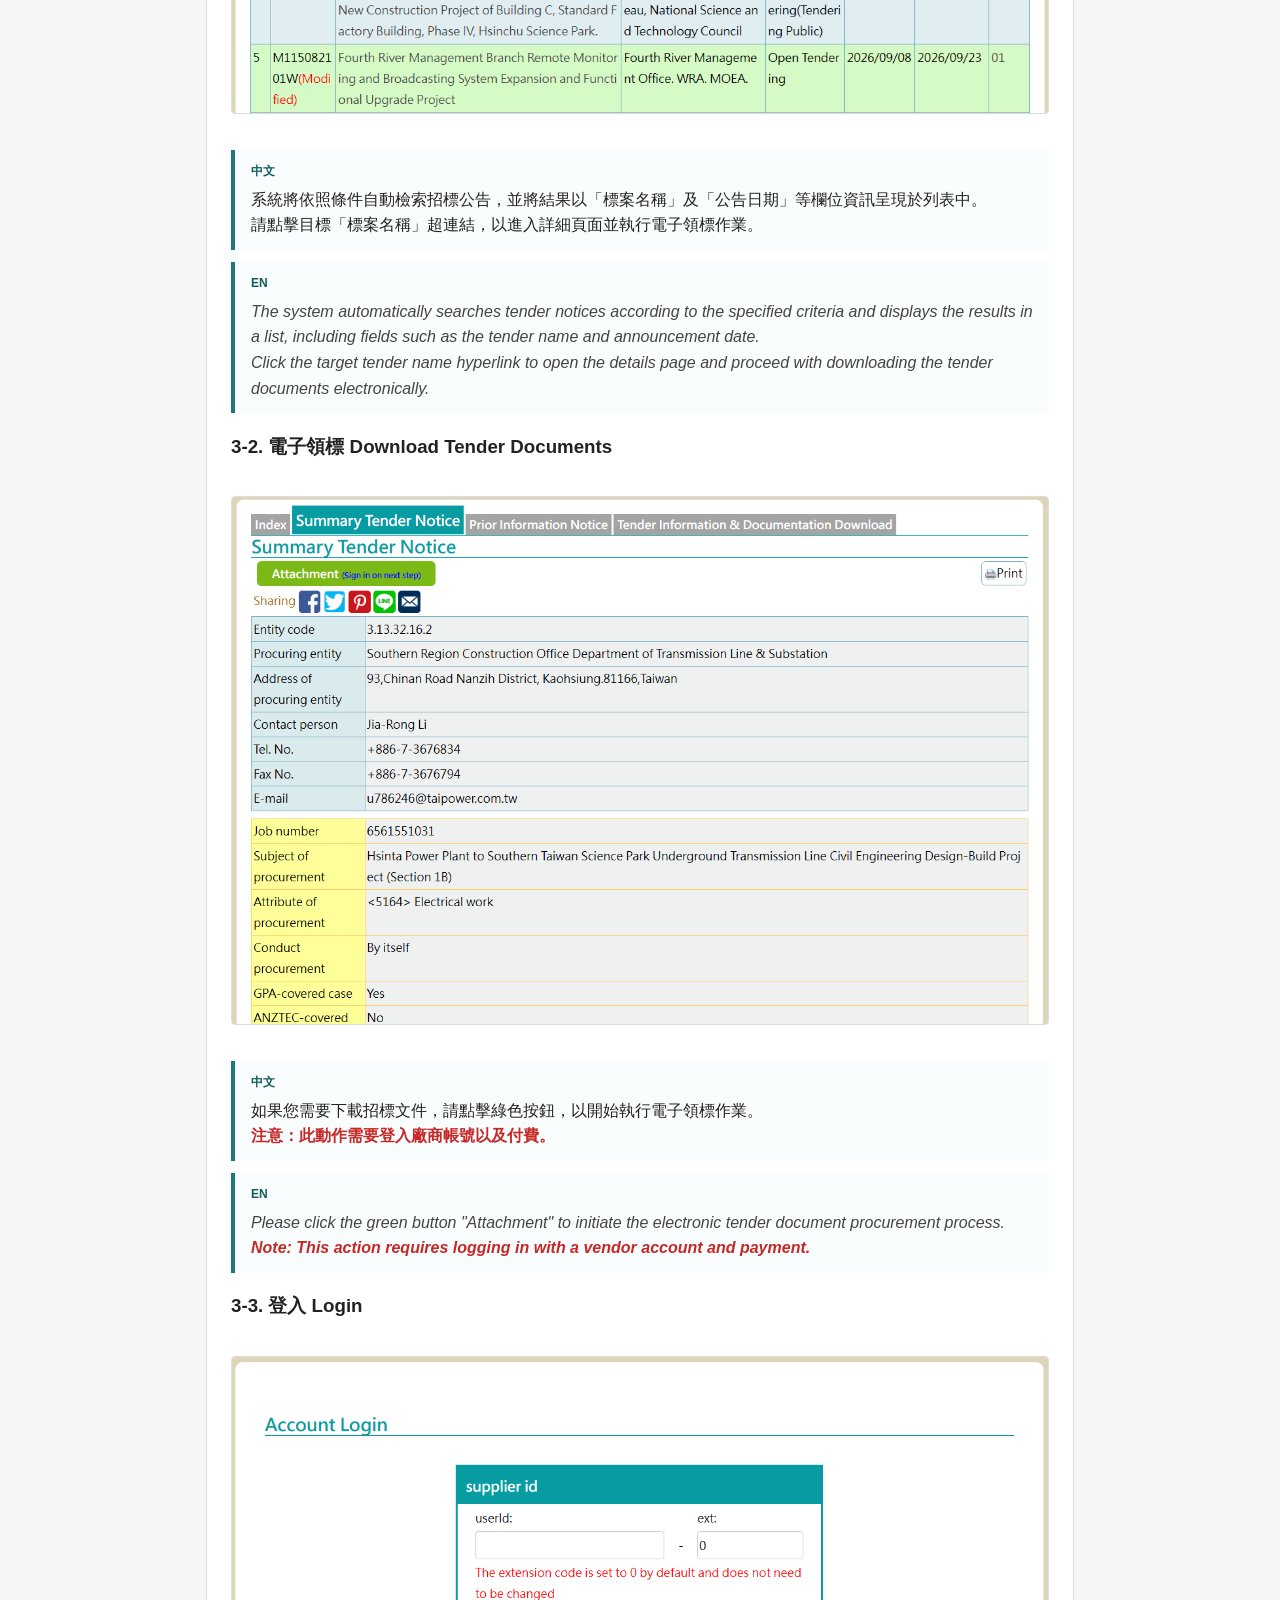
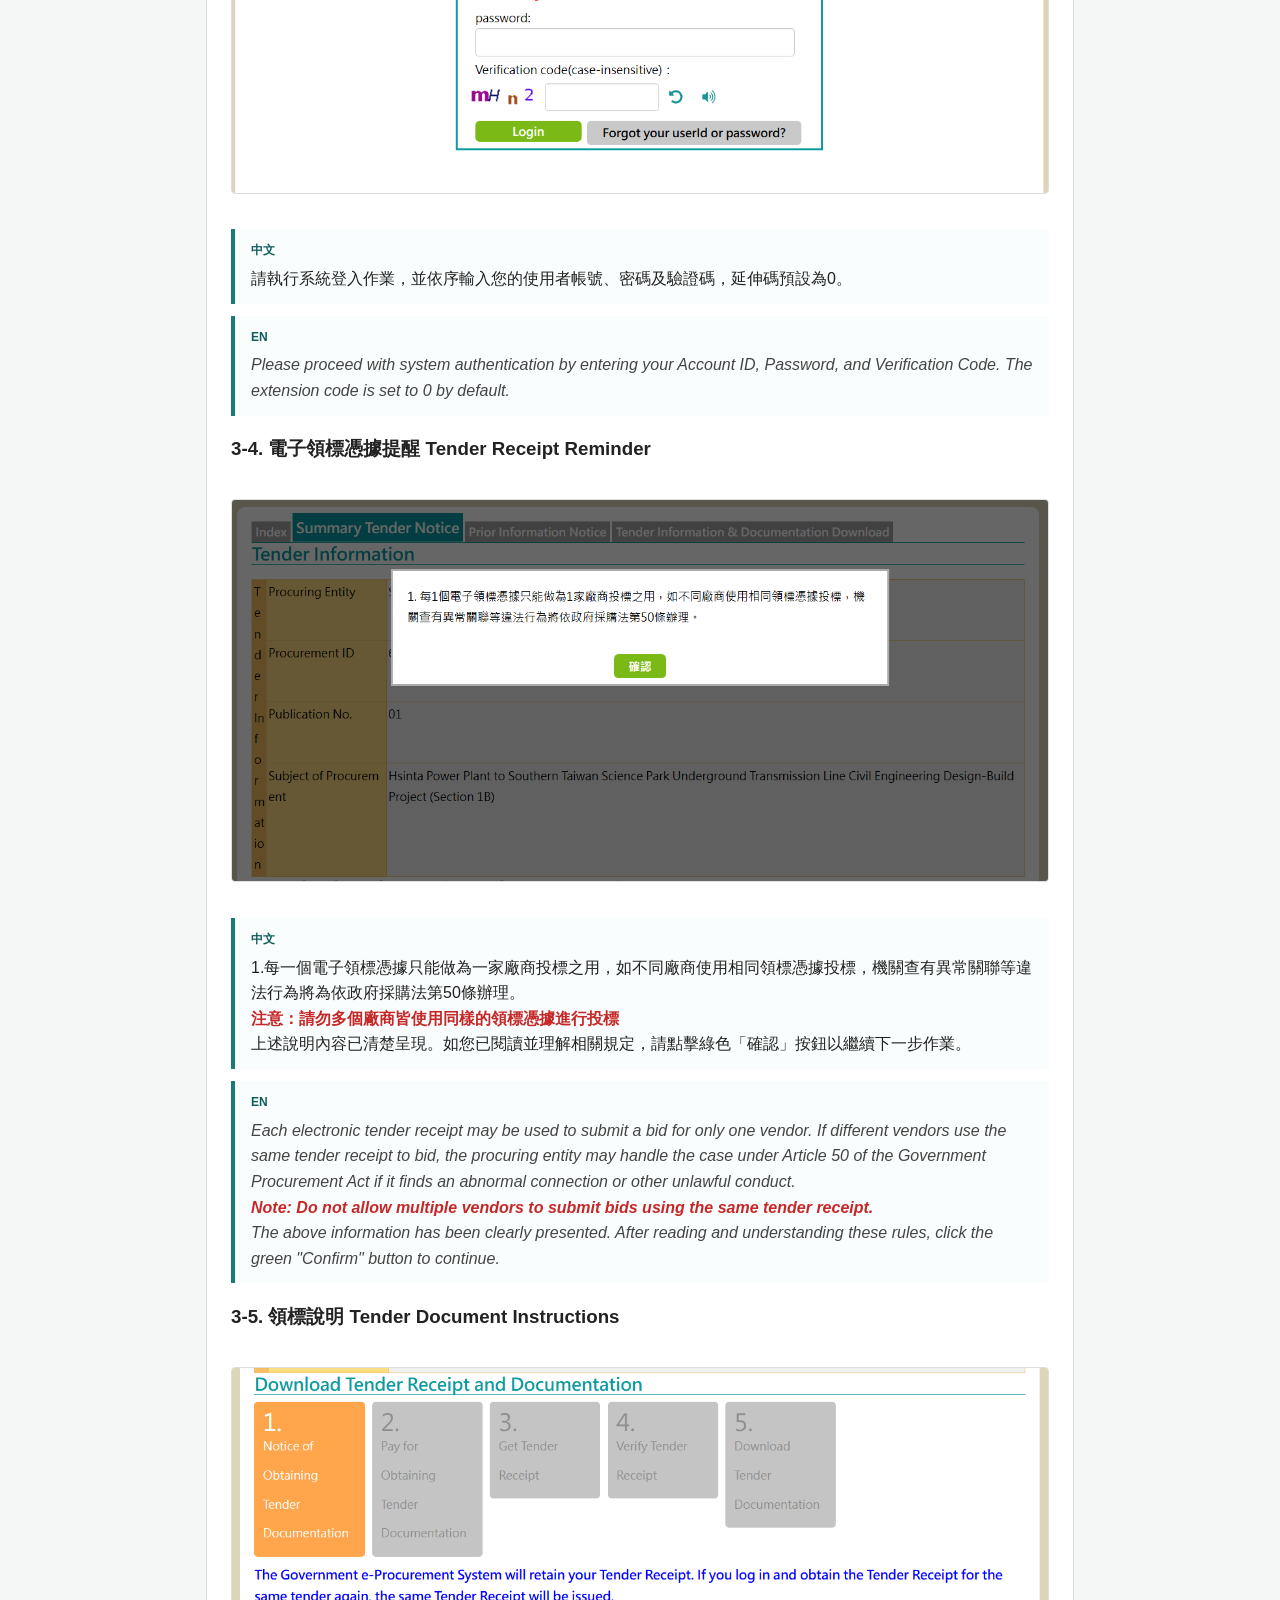
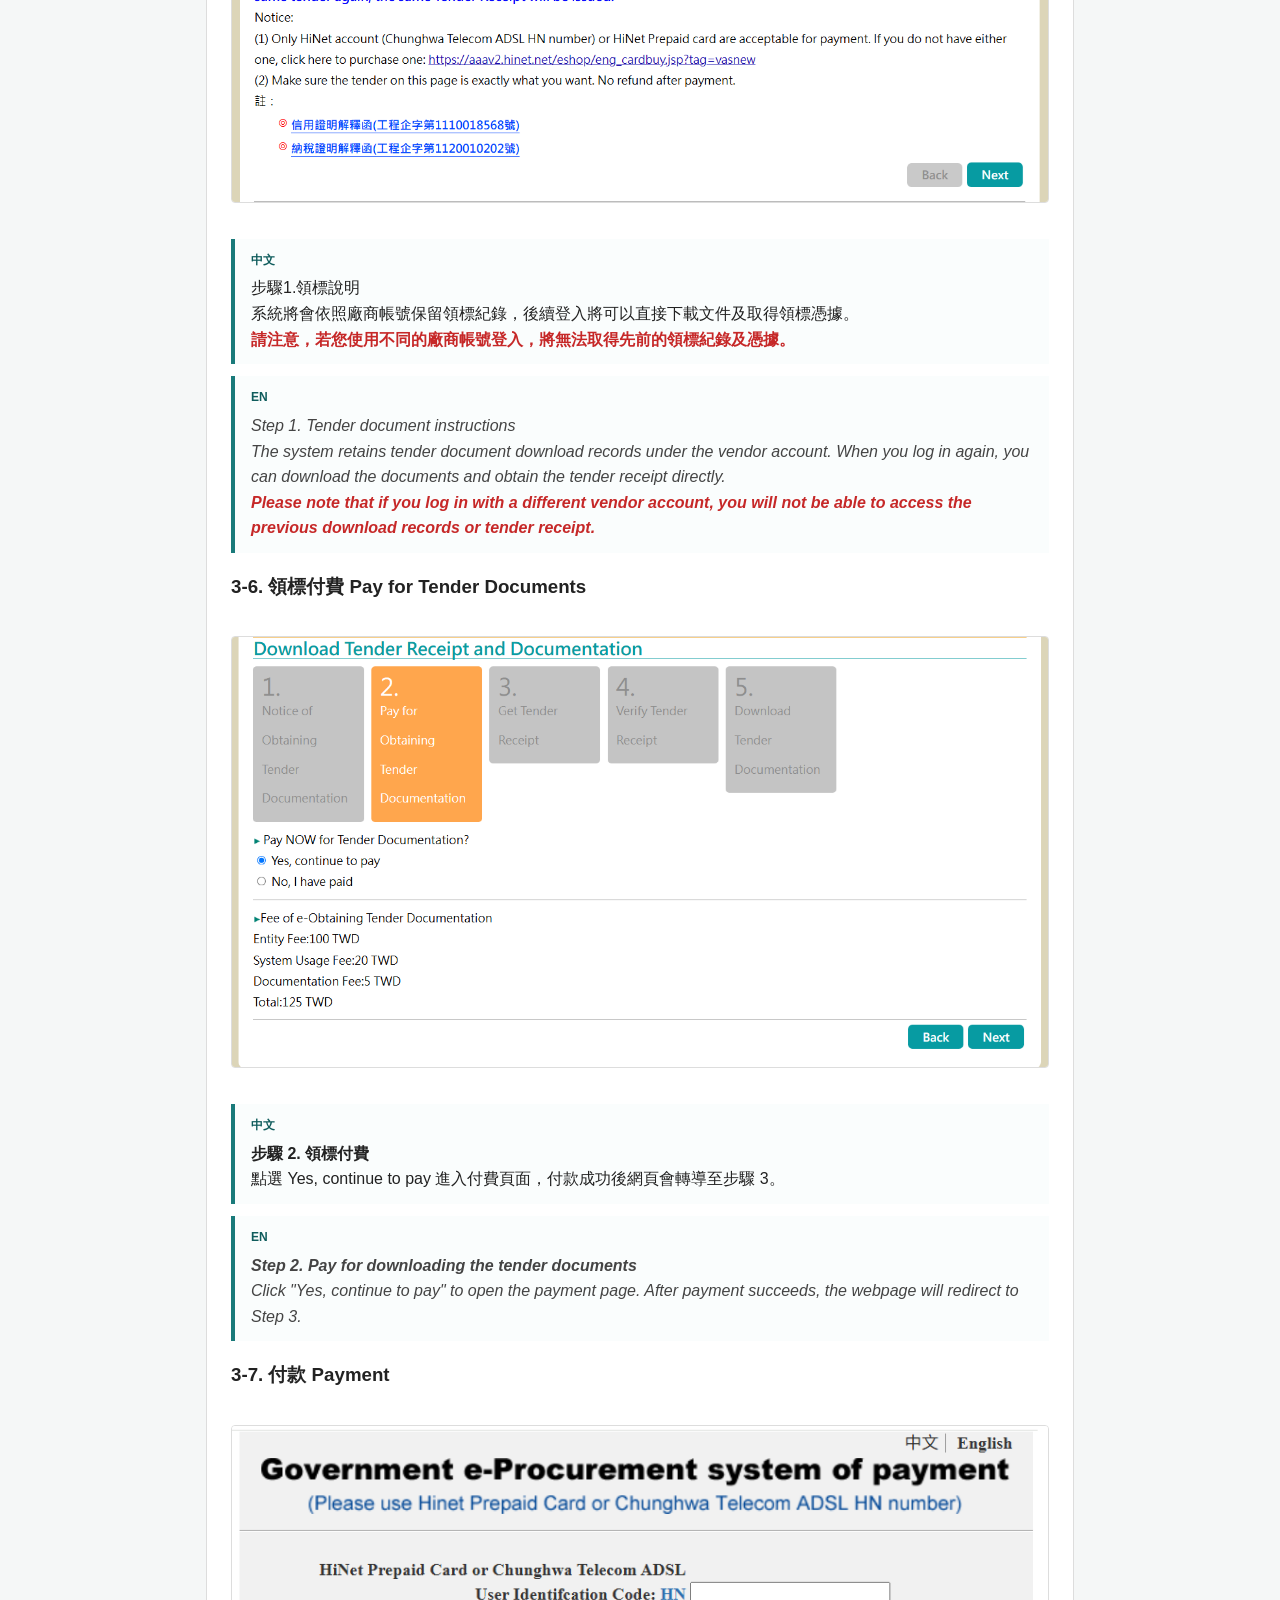
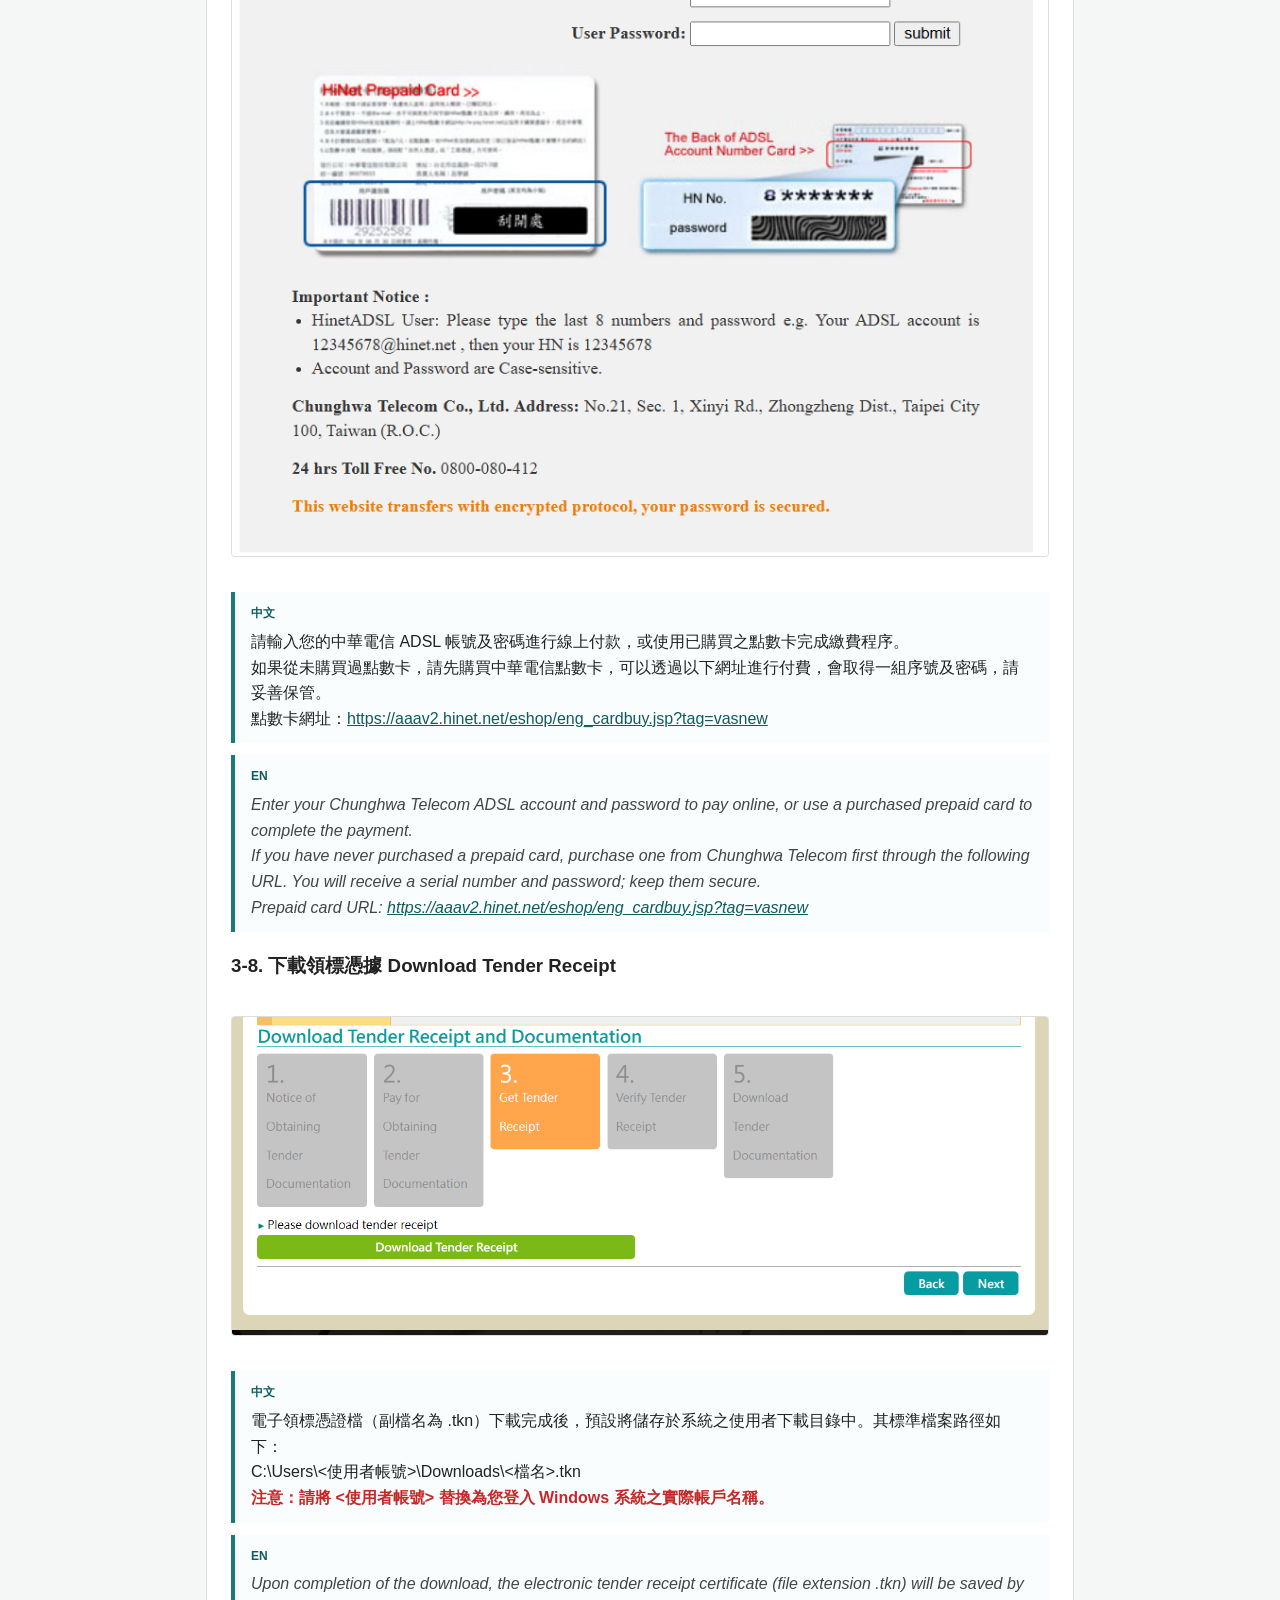
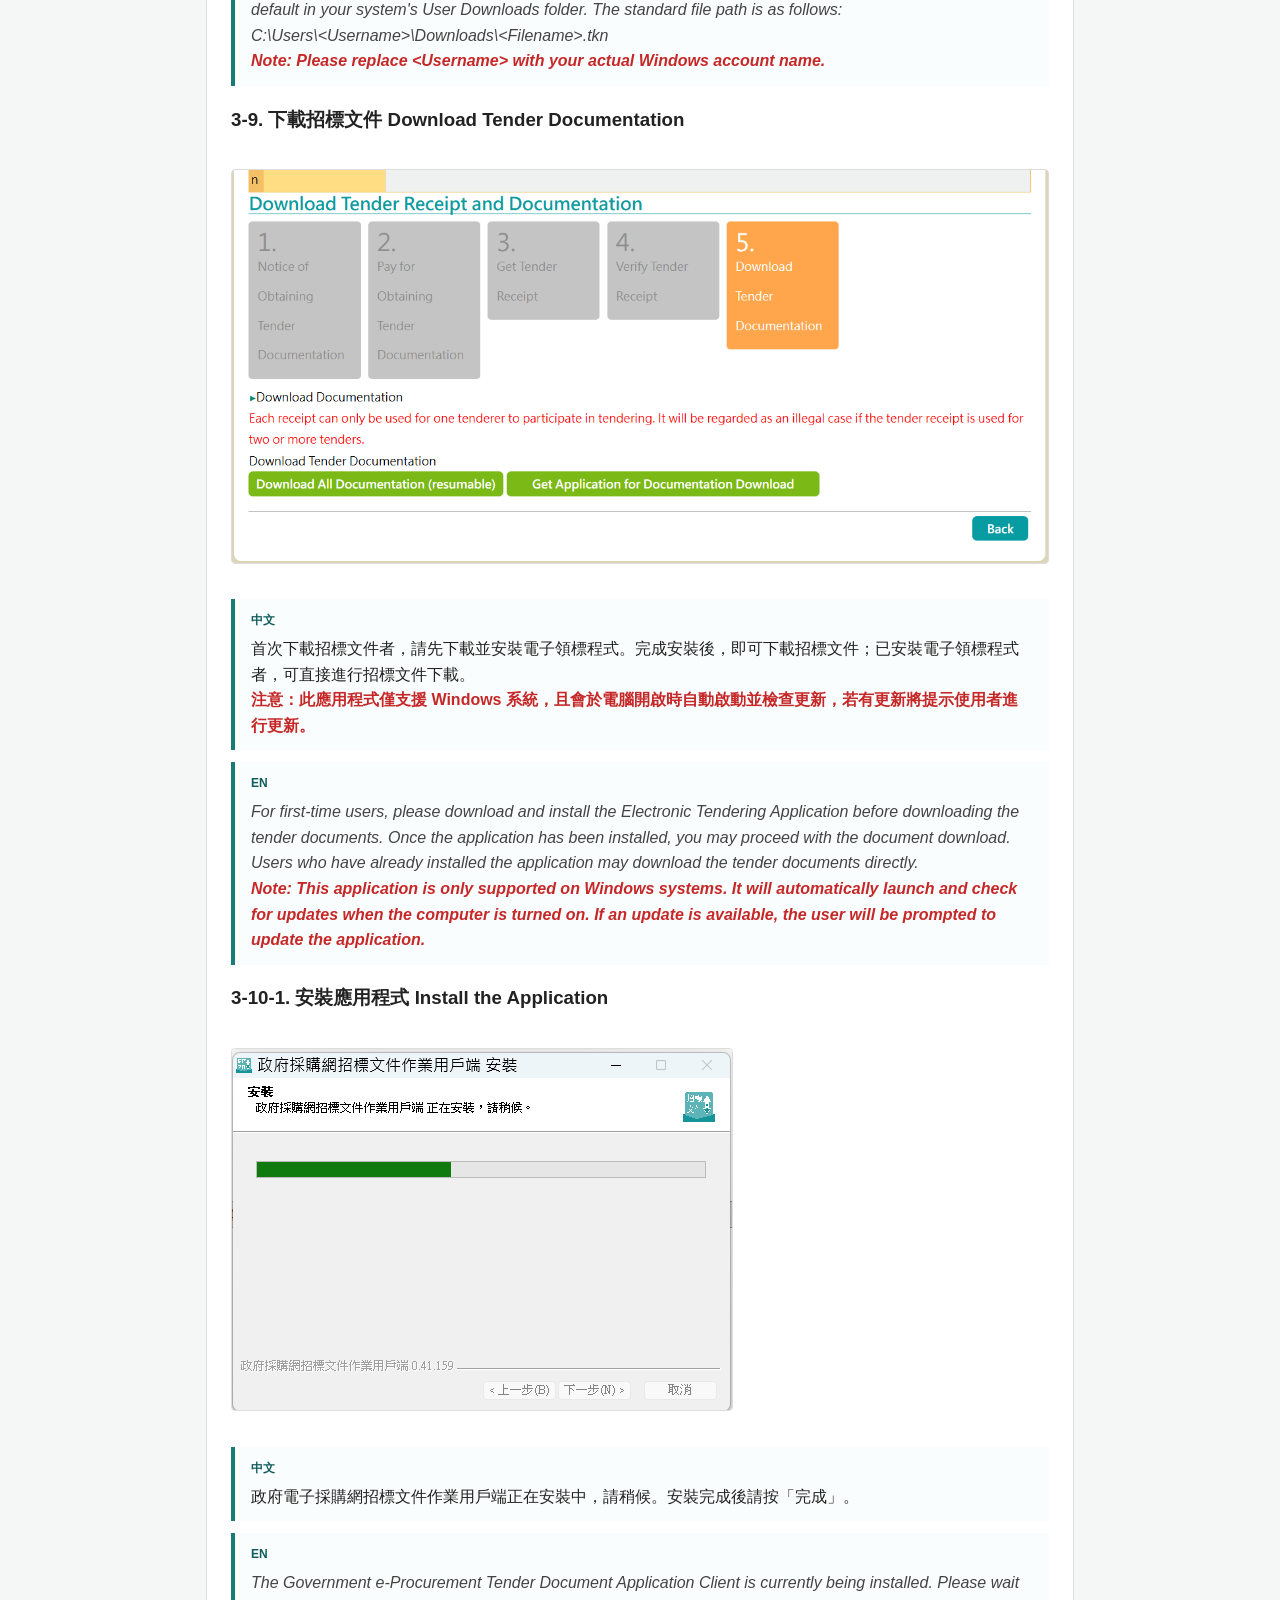
==== commit 347617a3: "Update procurement guide page" ====
--- a/target/index.html
+++ b/target/index.html
@@ -17,6 +17,7 @@
   <ul>
     <li><a href="#homepage">1. 首頁 Homepage</a></li>
     <li><a href="#register">2. 廠商帳號註冊 Vendor Account Registration</a></li>
+    <li><a href="#tender-search">3. 招標公告搜尋與電子領標 Tender Search & Document Download</a></li>
   </ul>
 </nav>
 
@@ -57,7 +58,7 @@
       <span class="lang-tag">中文</span>以外國廠商為例。<br />外國廠商證件後6碼：可填寫護照號碼或居留證號碼，若無護照或居留證號碼，則可填寫其他有效證件號碼。<br /><strong class="emphasis-red">注意：此後六碼僅作為忘記註冊email時取回帳號時驗證使用</strong><br />使用帳號：限定只能為「a-z、A-Z、0-9」大小寫英文字母或數字組合之字元，長度限制為2到30碼，系統會自動檢核是否重複，若重複則無法註冊成功。<br />姓名：填寫First Name及Last Name。<br />連絡電話：欄位僅供系統或客服人員聯繫使用，不會有任何驗證。<br />傳真：可不填。<br />電子郵件信箱：請填寫可收取電子郵件的信箱，系統會寄送驗證信至此信箱，請務必填寫正確的電子郵件信箱。<br /><strong class="emphasis-red">注意：此電子郵件信箱作為忘記密碼時取回帳號時驗證使用</strong><br />行動電話：可不填。<br />所屬公司行號統一編號：可不填，此為台灣公司於登記時所取得之統一編號。
     </div>
     <div class="desc-block en">
-      <span class="lang-tag">EN</span>For foreign vendors, enter the last six digits of a passport, residence permit, or another valid identity document. <strong class="emphasis-red">These six digits are used to verify account recovery when you forget the registered email.</strong><br />The account name must contain only upper- or lowercase letters (a-z, A-Z) and numbers (0-9), and must be 2 to 30 characters long. The system checks for duplicates automatically. Enter your first and last name, and provide a reachable email address for verification. Phone, fax, mobile phone, and the Taiwan company registration number are optional. <strong class="emphasis-red">The email address is also used to verify account recovery when you forget your password.</strong>
+      <span class="lang-tag">EN</span>For foreign vendors<br />Foreign vendor identification number (last six digits): Enter the last six digits of your passport or residence permit. If you do not have a passport or residence permit number, enter the number of another valid identity document.<br /><strong class="emphasis-red">Note: These six digits are used to verify account recovery when you forget the registered email address.</strong><br />Account name: Use only uppercase or lowercase English letters (a-z, A-Z) and numbers (0-9), with a length of 2 to 30 characters. The system automatically checks whether the account name is already in use.<br />Name: Enter your first name and last name.<br />Contact telephone number: This field is used only for contact by the system or customer service staff and is not subject to verification.<br />Fax: Optional.<br />Email address: Enter an address that can receive email. The system will send a verification email to this address, so make sure it is correct.<br /><strong class="emphasis-red">Note: This email address is used to verify account recovery when you forget your password.</strong><br />Mobile phone: Optional.<br />Company registration number: Optional. This is the unified business number assigned to companies registered in Taiwan.
     </div>
 
     <h3>2-2. 確認註冊資料 Confirm Registration Information</h3>
@@ -85,6 +86,208 @@
     </div>
     <div class="desc-block en">
       <span class="lang-tag">EN</span>The password must be at least 8 characters long and include uppercase letters, lowercase letters, numbers, and special characters (limited to !@#$%^&amp;*()). It cannot be the same as any of the previous 3 passwords.<br />After the change is complete, the message "Password changed successfully. Please log in again with your new password." will appear. Use the new password to log in. If you forget it, use the Forgot Password function to change it.
+    </div>
+  </section>
+
+  <section class="feature" id="tender-search">
+    <h2>3. 招標公告搜尋與電子領標 Tender Search &amp; Document Download</h2>
+
+    <h3>3. 搜尋招標公告 Search Tender Notices</h3>
+    <img src="images/3.Search_Summary_Tender_Notice.png" alt="政府電子採購網搜尋招標公告畫面 Search tender notices" />
+    <div class="desc-block zh">
+      <span class="lang-tag">中文</span>本系統預設以當日日期為基準，自動執行招標公告之檢索作業。本次查詢參數設定如下：<br />公告日期區間：2026 年 09 月 08 日 至 2026 年 09 月 08 日。
+    </div>
+    <div class="desc-block en">
+      <span class="lang-tag">EN</span>By default, the system executes the search for tender notices based on the current date. The parameters for this query are set as follows:<br />Notice Date Range: September 08, 2026 - September 08, 2026.
+    </div>
+
+    <h3>3-1. 招標公告摘要 Tender Notice Summary</h3>
+    <img src="images/3-1.Summary_Tender_Notice.png" alt="政府電子採購網招標公告摘要畫面 Tender notice summary" />
+    <div class="desc-block zh">
+      <span class="lang-tag">中文</span>系統將依照條件自動檢索招標公告，並將結果以「標案名稱」及「公告日期」等欄位資訊呈現於列表中。<br />請點擊目標「標案名稱」超連結，以進入詳細頁面並執行電子領標作業。
+    </div>
+    <div class="desc-block en">
+      <span class="lang-tag">EN</span>The system automatically searches tender notices according to the specified criteria and displays the results in a list, including fields such as the tender name and announcement date.<br />Click the target tender name hyperlink to open the details page and proceed with downloading the tender documents electronically.
+    </div>
+
+    <h3>3-2. 電子領標 Download Tender Documents</h3>
+    <img src="images/3-2.Tender_Obtaining.png" alt="政府電子採購網電子領標畫面 Download tender documents" />
+    <div class="desc-block zh">
+      <span class="lang-tag">中文</span>如果您需要下載招標文件，請點擊綠色按鈕，以開始執行電子領標作業。<br /><strong class="emphasis-red">注意：此動作需要登入廠商帳號以及付費。</strong>
+    </div>
+    <div class="desc-block en">
+      <span class="lang-tag">EN</span>Please click the green button "Attachment" to initiate the electronic tender document procurement process.<br /><strong class="emphasis-red">Note: This action requires logging in with a vendor account and payment.</strong>
+    </div>
+
+    <h3>3-3. 登入 Login</h3>
+    <img src="images/3-3.Login.png" alt="政府電子採購網登入畫面 Login" />
+    <div class="desc-block zh">
+      <span class="lang-tag">中文</span>請執行系統登入作業，並依序輸入您的使用者帳號、密碼及驗證碼，延伸碼預設為0。
+    </div>
+    <div class="desc-block en">
+      <span class="lang-tag">EN</span>Please proceed with system authentication by entering your Account ID, Password, and Verification Code. The extension code is set to 0 by default.
+    </div>
+
+    <h3>3-4. 電子領標憑據提醒 Tender Receipt Reminder</h3>
+    <img src="images/3-4.rmark.png" alt="政府電子採購網電子領標憑據提醒畫面 Tender receipt reminder" />
+    <div class="desc-block zh">
+      <span class="lang-tag">中文</span>1.每一個電子領標憑據只能做為一家廠商投標之用，如不同廠商使用相同領標憑據投標，機關查有異常關聯等違法行為將為依政府採購法第50條辦理。<br /><strong class="emphasis-red">注意：請勿多個廠商皆使用同樣的領標憑據進行投標</strong><br />上述說明內容已清楚呈現。如您已閱讀並理解相關規定，請點擊綠色「確認」按鈕以繼續下一步作業。
+    </div>
+    <div class="desc-block en">
+      <span class="lang-tag">EN</span>Each electronic tender receipt may be used to submit a bid for only one vendor. If different vendors use the same tender receipt to bid, the procuring entity may handle the case under Article 50 of the Government Procurement Act if it finds an abnormal connection or other unlawful conduct.<br /><strong class="emphasis-red">Note: Do not allow multiple vendors to submit bids using the same tender receipt.</strong><br />The above information has been clearly presented. After reading and understanding these rules, click the green "Confirm" button to continue.
+    </div>
+
+    <h3>3-5. 領標說明 Tender Document Instructions</h3>
+    <img src="images/3-5.Notice.png" alt="政府電子採購網領標說明畫面 Tender document instructions" />
+    <div class="desc-block zh">
+      <span class="lang-tag">中文</span>步驟1.領標說明<br />系統將會依照廠商帳號保留領標紀錄，後續登入將可以直接下載文件及取得領標憑據。<br /><strong class="emphasis-red">請注意，若您使用不同的廠商帳號登入，將無法取得先前的領標紀錄及憑據。</strong>
+    </div>
+    <div class="desc-block en">
+      <span class="lang-tag">EN</span>Step 1. Tender document instructions<br />The system retains tender document download records under the vendor account. When you log in again, you can download the documents and obtain the tender receipt directly.<br /><strong class="emphasis-red">Please note that if you log in with a different vendor account, you will not be able to access the previous download records or tender receipt.</strong>
+    </div>
+
+    <h3>3-6. 領標付費 Pay for Tender Documents</h3>
+    <img src="images/3-6.Pay_for_Obtaining.png" alt="政府電子採購網領標付費畫面 Pay for tender documents" />
+    <div class="desc-block zh">
+      <span class="lang-tag">中文</span><strong>步驟 2. 領標付費</strong><br />點選 Yes, continue to pay 進入付費頁面，付款成功後網頁會轉導至步驟 3。
+    </div>
+    <div class="desc-block en">
+      <span class="lang-tag">EN</span><strong>Step 2. Pay for downloading the tender documents</strong><br />Click "Yes, continue to pay" to open the payment page. After payment succeeds, the webpage will redirect to Step 3.
+    </div>
+
+    <h3>3-7. 付款 Payment</h3>
+    <img src="images/3-7.Payment.png" alt="政府電子採購網付款畫面 Payment" />
+    <div class="desc-block zh">
+      <span class="lang-tag">中文</span>請輸入您的中華電信 ADSL 帳號及密碼進行線上付款，或使用已購買之點數卡完成繳費程序。<br />如果從未購買過點數卡，請先購買中華電信點數卡，可以透過以下網址進行付費，會取得一組序號及密碼，請妥善保管。<br />點數卡網址：<a href="https://aaav2.hinet.net/eshop/eng_cardbuy.jsp?tag=vasnew" target="_blank" rel="noopener noreferrer">https://aaav2.hinet.net/eshop/eng_cardbuy.jsp?tag=vasnew</a>
+    </div>
+    <div class="desc-block en">
+      <span class="lang-tag">EN</span>Enter your Chunghwa Telecom ADSL account and password to pay online, or use a purchased prepaid card to complete the payment.<br />If you have never purchased a prepaid card, purchase one from Chunghwa Telecom first through the following URL. You will receive a serial number and password; keep them secure.<br />Prepaid card URL: <a href="https://aaav2.hinet.net/eshop/eng_cardbuy.jsp?tag=vasnew" target="_blank" rel="noopener noreferrer">https://aaav2.hinet.net/eshop/eng_cardbuy.jsp?tag=vasnew</a>
+    </div>
+
+    <h3>3-8. 下載領標憑據 Download Tender Receipt</h3>
+    <img src="images/3-8.Download_Receipt.png" alt="政府電子採購網下載領標憑據畫面 Download tender receipt" />
+    <div class="desc-block zh">
+      <span class="lang-tag">中文</span>電子領標憑證檔（副檔名為 .tkn）下載完成後，預設將儲存於系統之使用者下載目錄中。其標準檔案路徑如下：<br />C:\Users\&lt;使用者帳號&gt;\Downloads\&lt;檔名&gt;.tkn<br /><strong class="emphasis-red">注意：請將 &lt;使用者帳號&gt; 替換為您登入 Windows 系統之實際帳戶名稱。</strong>
+    </div>
+    <div class="desc-block en">
+      <span class="lang-tag">EN</span>Upon completion of the download, the electronic tender receipt certificate (file extension .tkn) will be saved by default in your system's User Downloads folder. The standard file path is as follows:<br />C:\Users\&lt;Username&gt;\Downloads\&lt;Filename&gt;.tkn<br /><strong class="emphasis-red">Note: Please replace &lt;Username&gt; with your actual Windows account name.</strong>
+    </div>
+
+    <h3>3-9. 下載招標文件 Download Tender Documentation</h3>
+    <img src="images/3-9.Download_Documentation.png" alt="政府電子採購網下載招標文件畫面 Download tender documentation" />
+    <div class="desc-block zh">
+      <span class="lang-tag">中文</span>首次下載招標文件者，請先下載並安裝電子領標程式。完成安裝後，即可下載招標文件；已安裝電子領標程式者，可直接進行招標文件下載。<br /><strong class="emphasis-red">注意：此應用程式僅支援 Windows 系統，且會於電腦開啟時自動啟動並檢查更新，若有更新將提示使用者進行更新。</strong>
+    </div>
+    <div class="desc-block en">
+      <span class="lang-tag">EN</span>For first-time users, please download and install the Electronic Tendering Application before downloading the tender documents. Once the application has been installed, you may proceed with the document download. Users who have already installed the application may download the tender documents directly.<br /><strong class="emphasis-red">Note: This application is only supported on Windows systems. It will automatically launch and check for updates when the computer is turned on. If an update is available, the user will be prompted to update the application.</strong>
+    </div>
+
+    <h3>3-10-1. 安裝應用程式 Install the Application</h3>
+    <img src="images/3-10-1.Install_Application.png" alt="政府電子採購網安裝應用程式畫面 Install the application" />
+    <div class="desc-block zh">
+      <span class="lang-tag">中文</span>政府電子採購網招標文件作業用戶端正在安裝中，請稍候。安裝完成後請按「完成」。
+    </div>
+    <div class="desc-block en">
+      <span class="lang-tag">EN</span>The Government e-Procurement Tender Document Application Client is currently being installed. Please wait while the installation process is completed.
+    </div>
+
+    <h3>3-10-2. 完成安裝 Finish Installing the Application</h3>
+    <img src="images/3-10-2.Finish_Install_Application.png" alt="政府電子採購網完成安裝畫面 Finish installing the application" />
+    <div class="desc-block zh">
+      <span class="lang-tag">中文</span>安裝政府採購網招標文件作業用戶端安裝完成，請按完成。
+    </div>
+    <div class="desc-block en">
+      <span class="lang-tag">EN</span>The installation of the Government e-Procurement Tender Document Application Client has been completed successfully. Please click the "Finish" button to exit the setup wizard and proceed to the next step.
+    </div>
+
+    <h3>3-11. 下載全部文件 Download All Documentation</h3>
+    <img src="images/3-11.Download_All_Documentation.png" alt="政府電子採購網下載全部文件畫面 Download all documentation" />
+    <div class="desc-block zh">
+      <span class="lang-tag">中文</span>點選「全部下載」，並詳閱相關規定及作業說明。
+    </div>
+    <div class="desc-block en">
+      <span class="lang-tag">EN</span>Please click “Download All Document(resumable)” and carefully review the relevant requirements and operating instructions before proceeding with the subsequent steps.
+    </div>
+
+    <h3>3-12. 允許應用程式存取 Allow Application Access</h3>
+    <img src="images/3-12.Apply.png" alt="政府電子採購網允許應用程式存取畫面 Allow application access" />
+    <div class="desc-block zh">
+      <span class="lang-tag">中文</span>請允許 web.pcc.gov.tw 存取所需之裝置功能、應用程式及相關服務權限，並同意開啟彈跳視窗。
+    </div>
+    <div class="desc-block en">
+      <span class="lang-tag">EN</span>Please allow web.pcc.gov.tw to access the required device features, applications, and related services, and enable pop-up windows to ensure proper system functionality and the successful completion of subsequent operations.
+    </div>
+
+    <h3>3-13. 一般設定 General Settings</h3>
+    <img src="images/3-13.General_Setting.png" alt="政府電子採購網一般設定畫面 General settings" />
+    <div class="desc-block zh">
+      <span class="lang-tag">中文</span>本頁提供標案基本資訊及招標文件存放目錄，請確認相關內容及文件儲存位置，以利後續下載、檢閱及使用。<br /><strong class="emphasis-red">如非必要請勿任意更動，系統將會檢查工作目錄是否已有其他檔案，還請確認目錄內容以避免覆蓋。</strong>
+    </div>
+    <div class="desc-block en">
+      <span class="lang-tag">EN</span>This page provides the tender information and the directory for storing tender documents. Please verify the relevant details and document storage location for subsequent downloading, review, and use.<br /><strong class="emphasis-red">Please do not make any changes unless necessary. The system will check if there are other files in the working directory. Please confirm the directory contents to avoid overwriting files.</strong>
+    </div>
+
+    <h3>3-14. 招標文件下載 Tender Documentation Download</h3>
+    <img src="images/3-14.Documentiation_Download.png" alt="政府電子採購網招標文件下載畫面 Tender documentation download" />
+    <div class="desc-block zh">
+      <span class="lang-tag">中文</span>本頁列示招標文件清單，您可選擇「全部下載」或依需求個別下載文件。黃色進度條顯示各文件之下載進度百分比，請確認所有文件下載完成後再進行後續作業。
+    </div>
+    <div class="desc-block en">
+      <span class="lang-tag">EN</span>This page displays the list of tender documents. You may choose to download all documents at once or download individual files as needed. The yellow progress bar indicates the download completion percentage for each document. Please ensure all required documents have been downloaded successfully before proceeding to the next step.
+    </div>
+
+    <h3>3-15. 完成招標文件下載 Finish Downloading Documentation</h3>
+    <img src="images/3-15.Finish_Documentiation_Download.png" alt="政府電子採購網完成招標文件下載畫面 Finish downloading documentation" />
+    <div class="desc-block zh">
+      <span class="lang-tag">中文</span>所有招標文件已下載完成。點選「下一步」以繼續後續作業。
+    </div>
+    <div class="desc-block en">
+      <span class="lang-tag">EN</span>All tender documents have been downloaded successfully.Then click “Next” to proceed to the subsequent steps.
+    </div>
+
+    <h3>3-16. 無障礙功能 Accessibility</h3>
+    <img src="images/3-16.Accessibility.png" alt="政府電子採購網無障礙功能畫面 Accessibility" />
+    <div class="desc-block zh">
+      <span class="lang-tag">中文</span>您可開啟索引檔瀏覽招標文件內容(3-17)，或驗證/列印電子領標憑據之內容(3-18)。
+    </div>
+    <div class="desc-block en">
+      <span class="lang-tag">EN</span>You may open the index file to review the contents of the tender documents (3-17), or verify and print Tender Receipt to confirm the accuracy and validity of the tendering information (3-18).
+    </div>
+
+    <h3>3-17. 開啟索引檔 Open the Index File</h3>
+    <img src="images/3-17.Open_Index_File.png" alt="政府電子採購網開啟索引檔畫面 Open the index file" />
+    <div class="desc-block zh">
+      <span class="lang-tag">中文</span>索引檔提供招標文件內容之目錄與連結，方便您快速查閱各項文件資料及相關資訊。
+    </div>
+    <div class="desc-block en">
+      <span class="lang-tag">EN</span>The index file provides a directory and links to the tender document contents, enabling quick access to individual documents and related information.
+    </div>
+
+    <h3>3-18. 驗證領標憑據 Verify Tender Receipt</h3>
+    <img src="images/3-18.Verify_Tender_Receipt.png" alt="政府電子採購網驗證領標憑據畫面 Verify tender receipt" />
+    <div class="desc-block zh">
+      <span class="lang-tag">中文</span>可以檢驗領標憑據，請上傳領標憑據檔案(副檔名為.tkn)，系統將自動進行驗證。
+    </div>
+    <div class="desc-block en">
+      <span class="lang-tag">EN</span>You can verify a tender receipt by uploading the tender receipt file with the <code>.tkn</code> extension. The system will verify it automatically.
+    </div>
+
+    <h3>3-19. 瀏覽領標憑據 Browse Tender Receipt</h3>
+    <img src="images/3-19.Browse_Tender_Receipt.png" alt="政府電子採購網瀏覽領標憑據畫面 Browse tender receipt" />
+    <div class="desc-block zh">
+      <span class="lang-tag">中文</span>上傳後會顯示所上傳的檔名，確認後系統將進行驗證。
+    </div>
+    <div class="desc-block en">
+      <span class="lang-tag">EN</span>After uploading, the uploaded file name will be displayed. After you confirm it, the system will verify the file.
+    </div>
+
+    <h3>3-20. 領標憑據資訊 Tender Receipt Information</h3>
+    <img src="images/3-20.Tender_Info.png" alt="政府電子採購網領標憑據資訊畫面 Tender receipt information" />
+    <div class="desc-block zh">
+      <span class="lang-tag">中文</span>領標憑據資訊。
+    </div>
+    <div class="desc-block en">
+      <span class="lang-tag">EN</span>Tender Receipt Information
     </div>
   </section>
 </main>
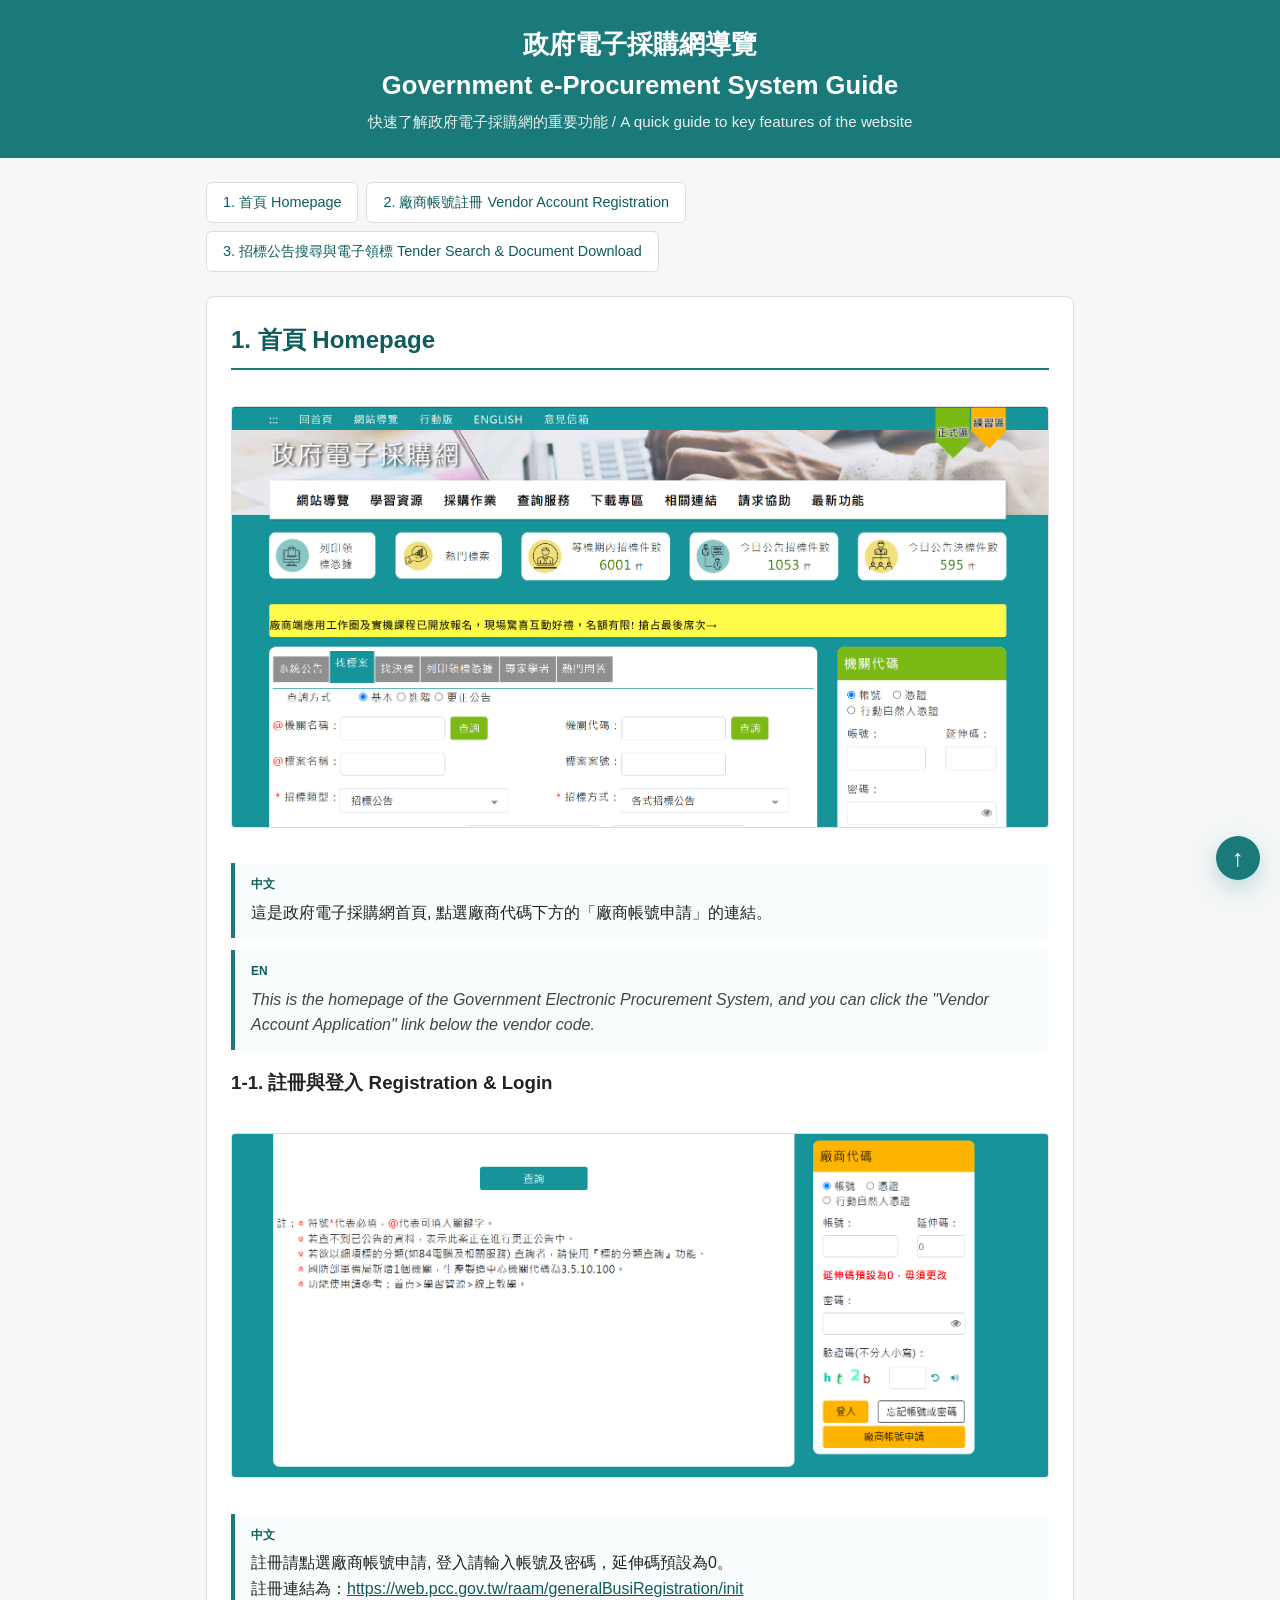
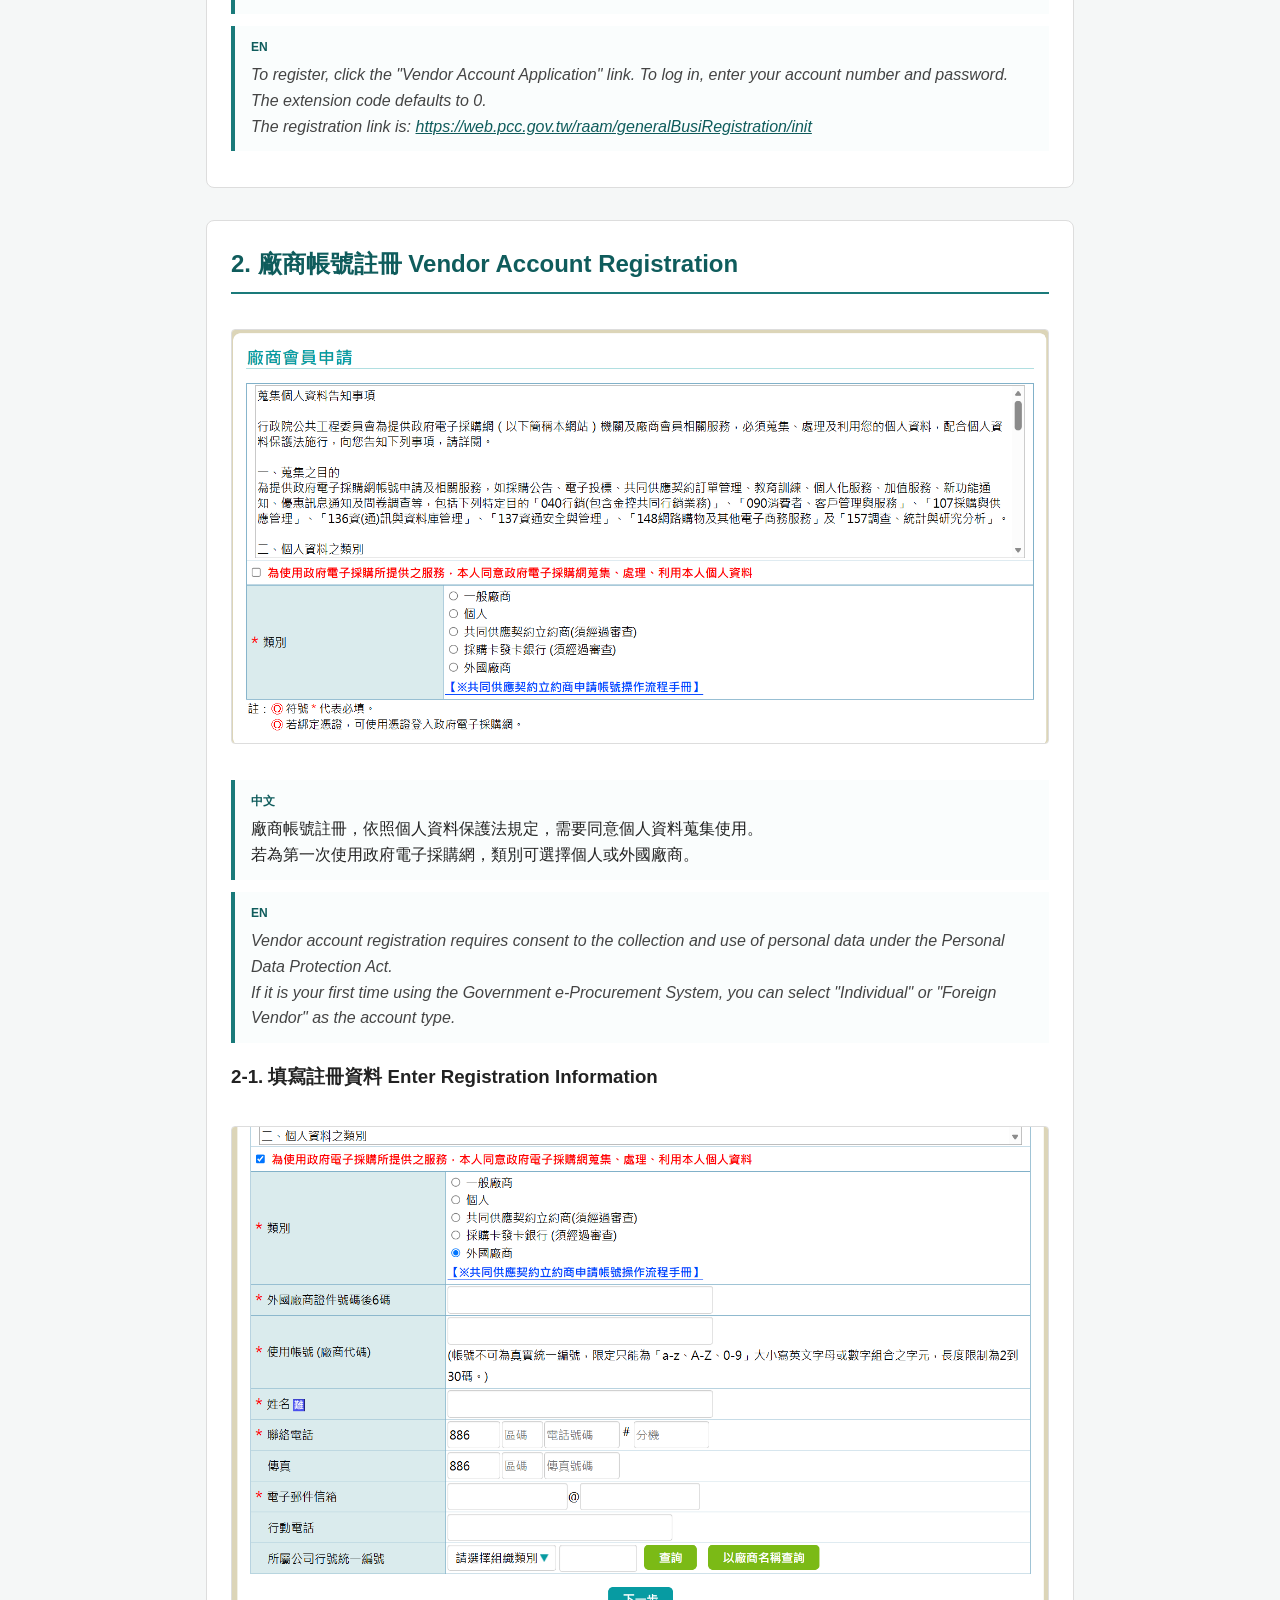
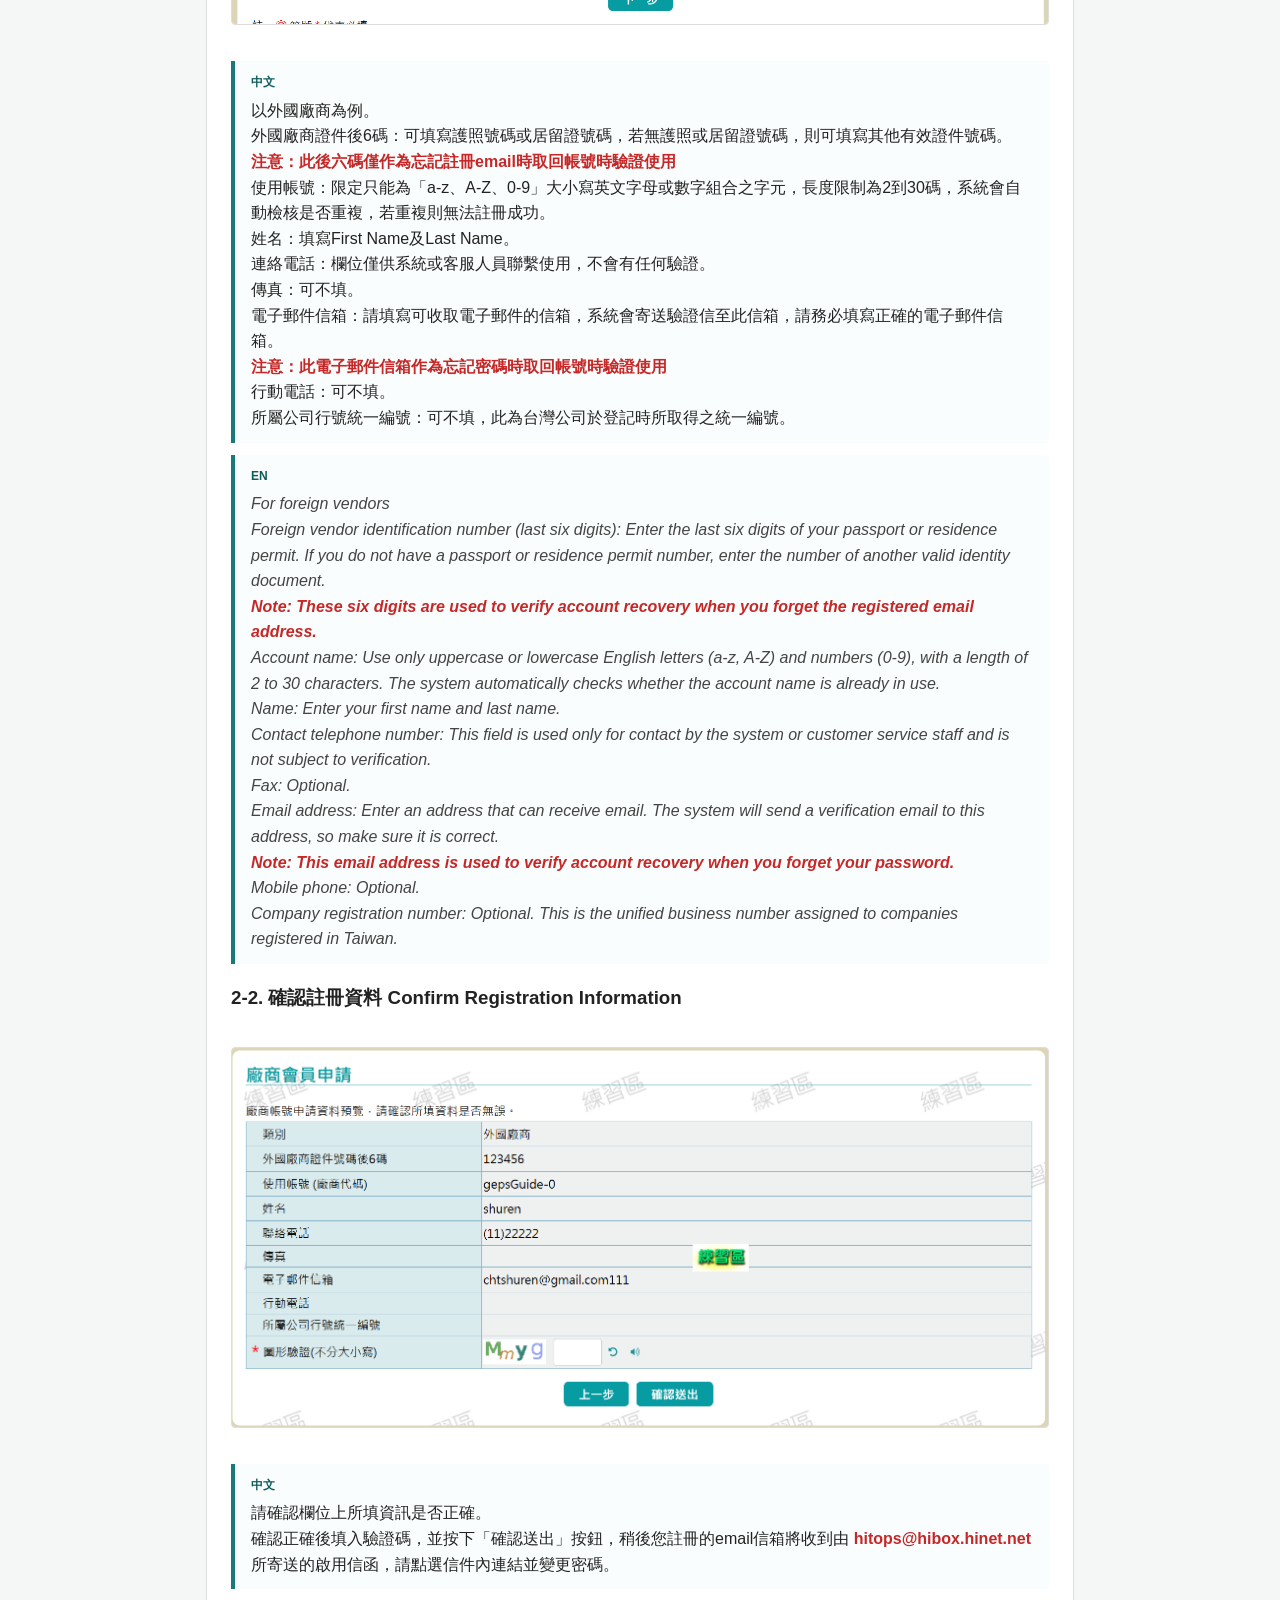
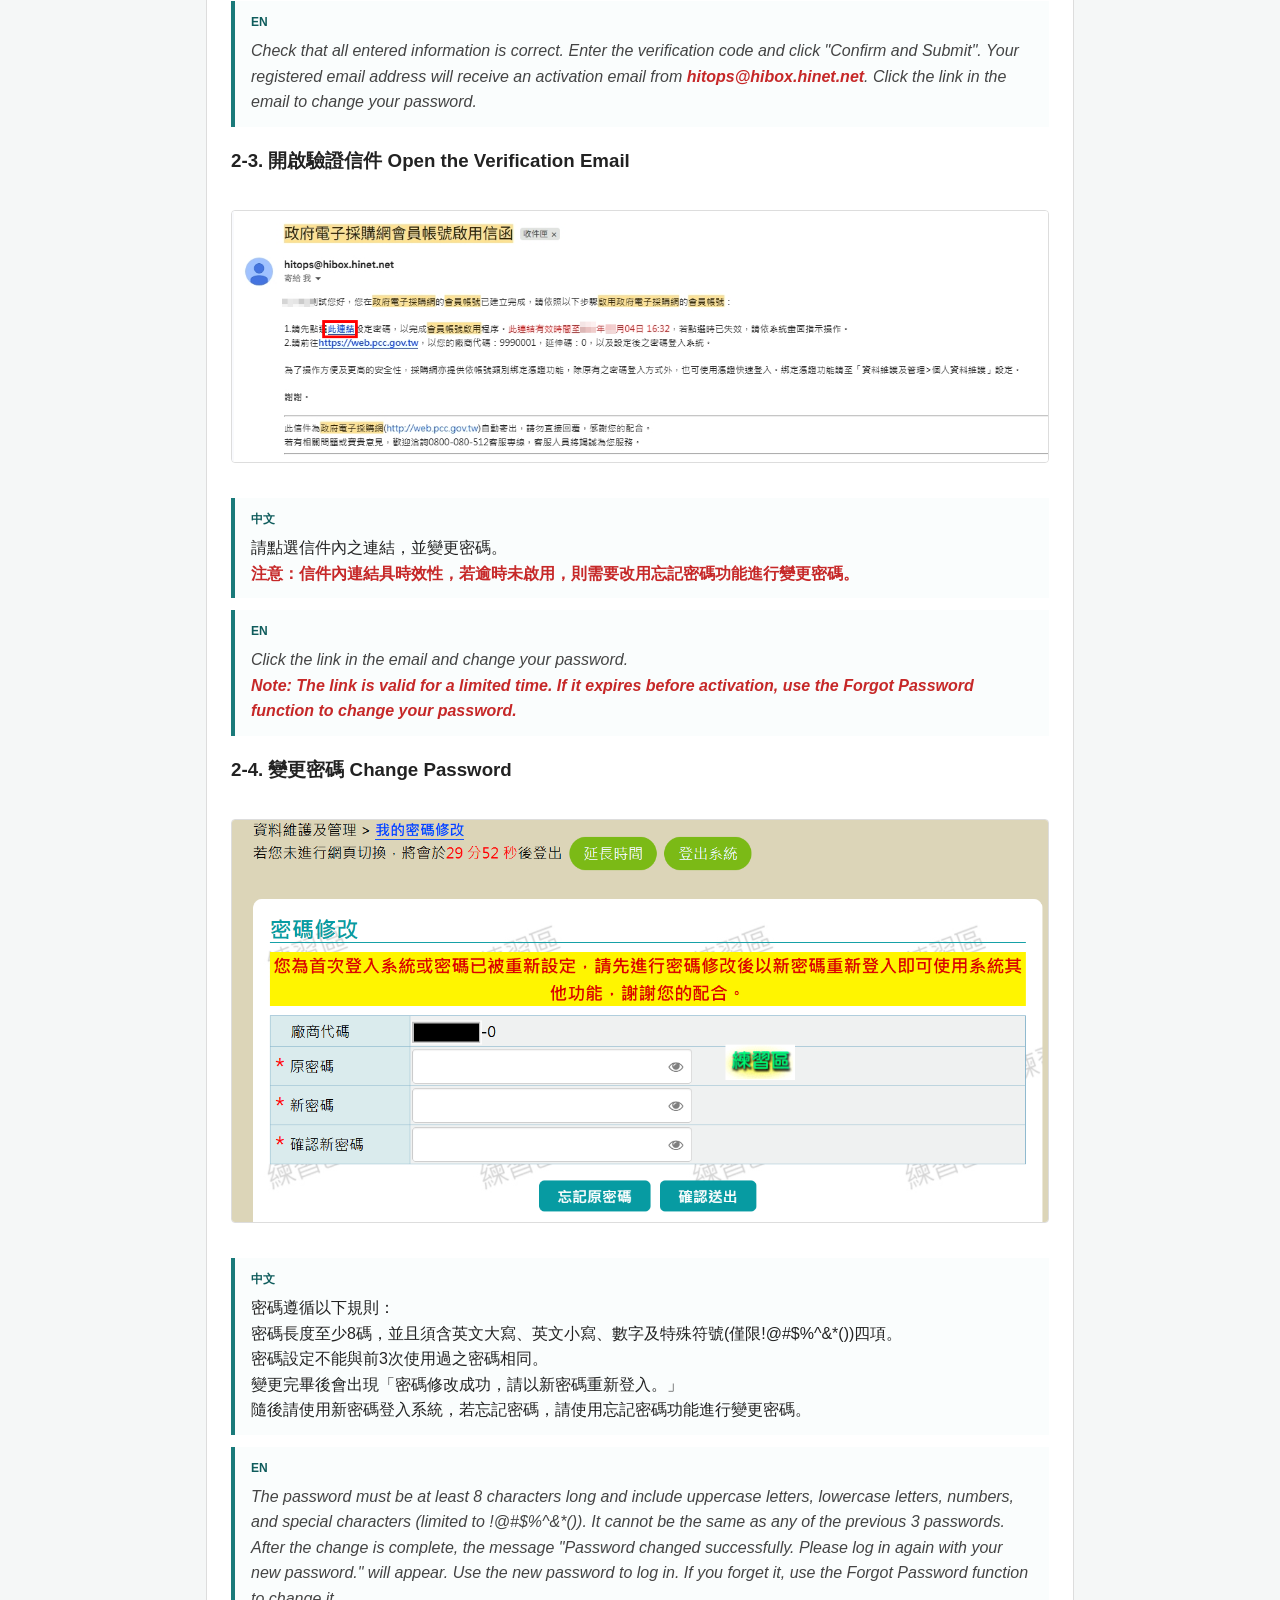
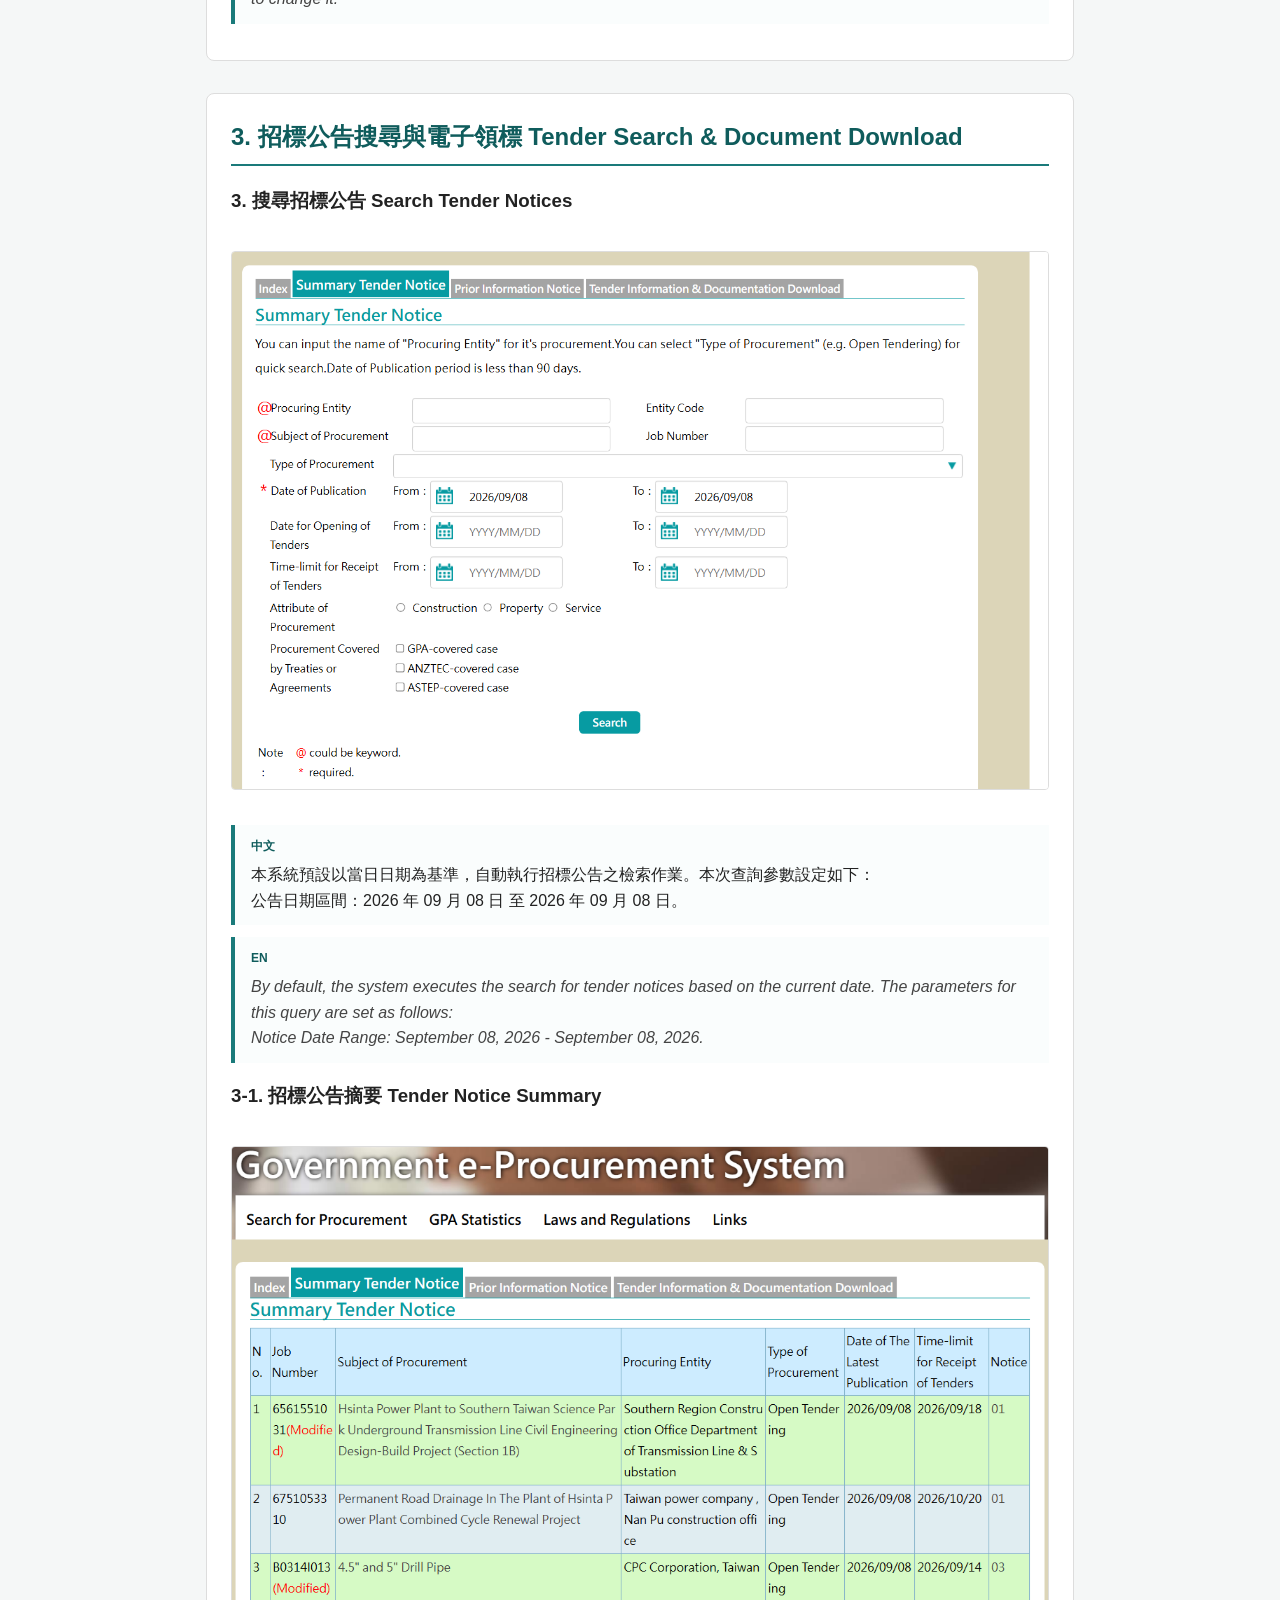
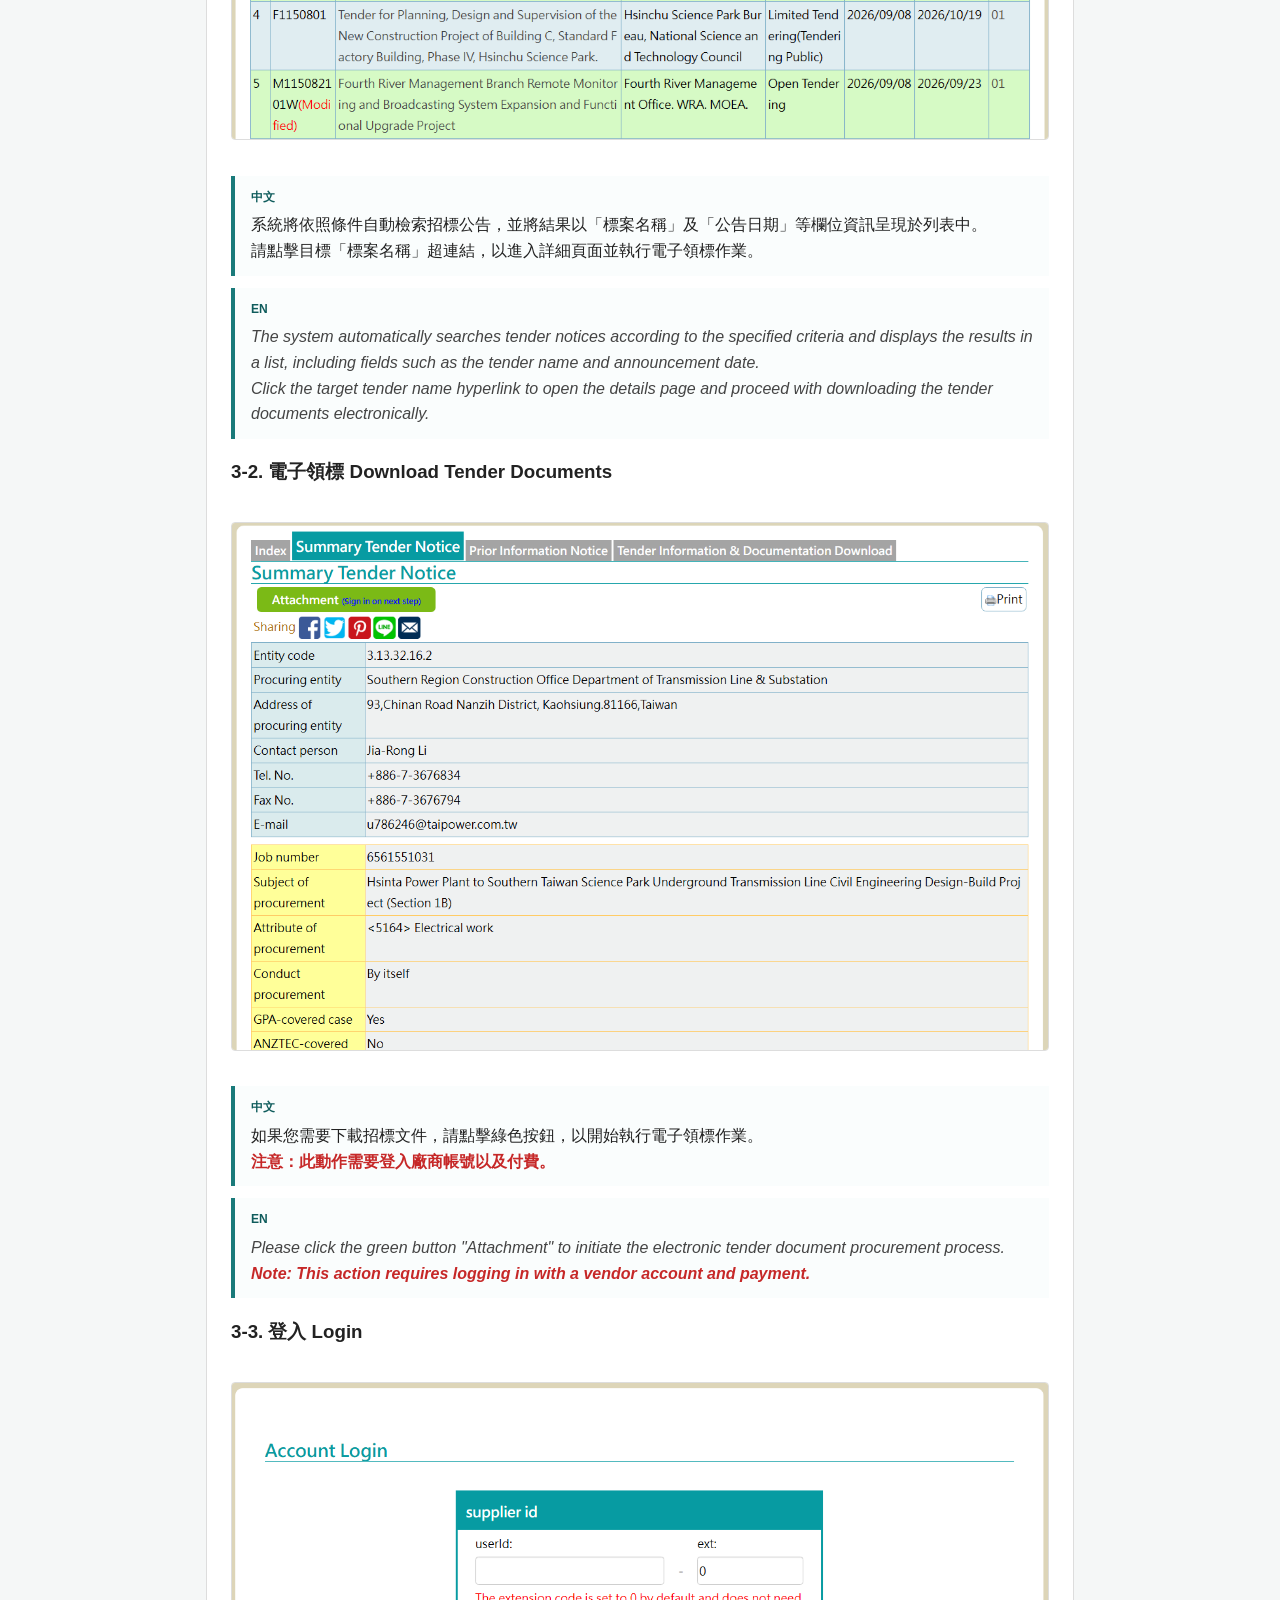
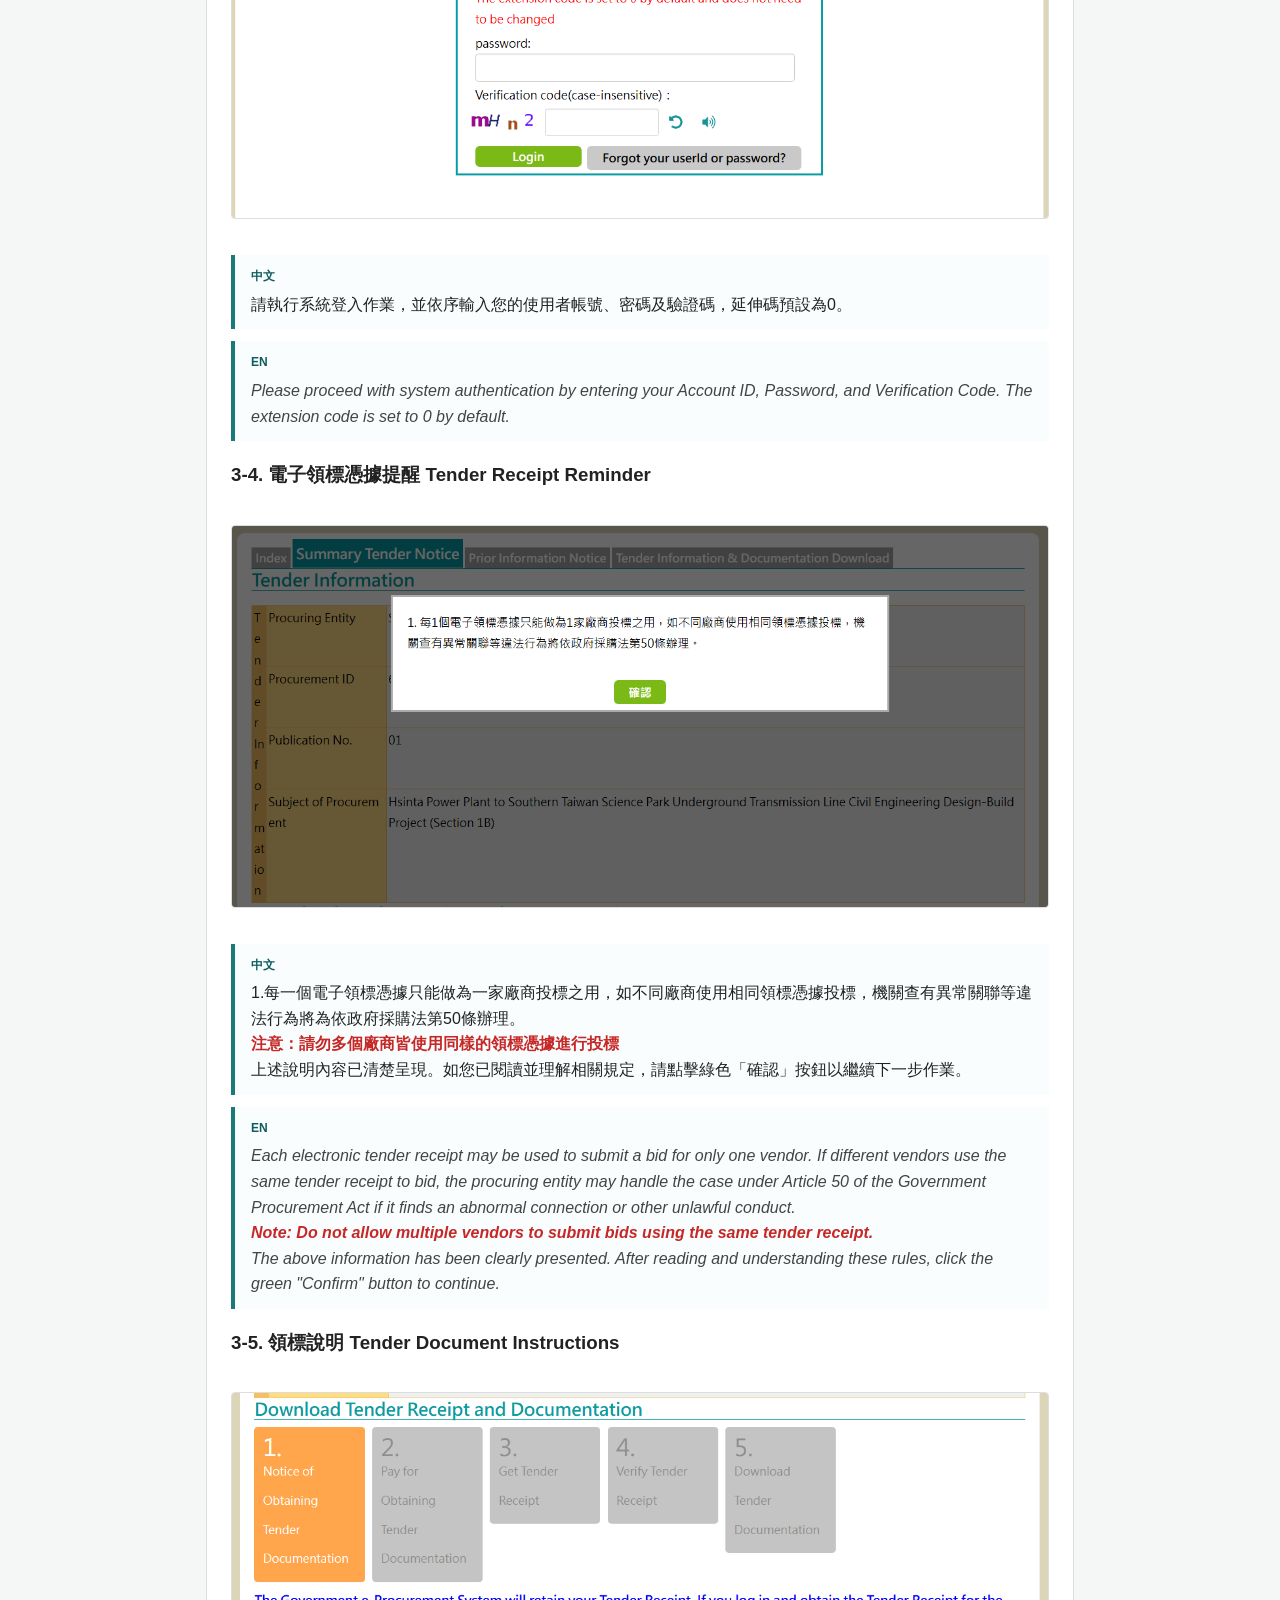
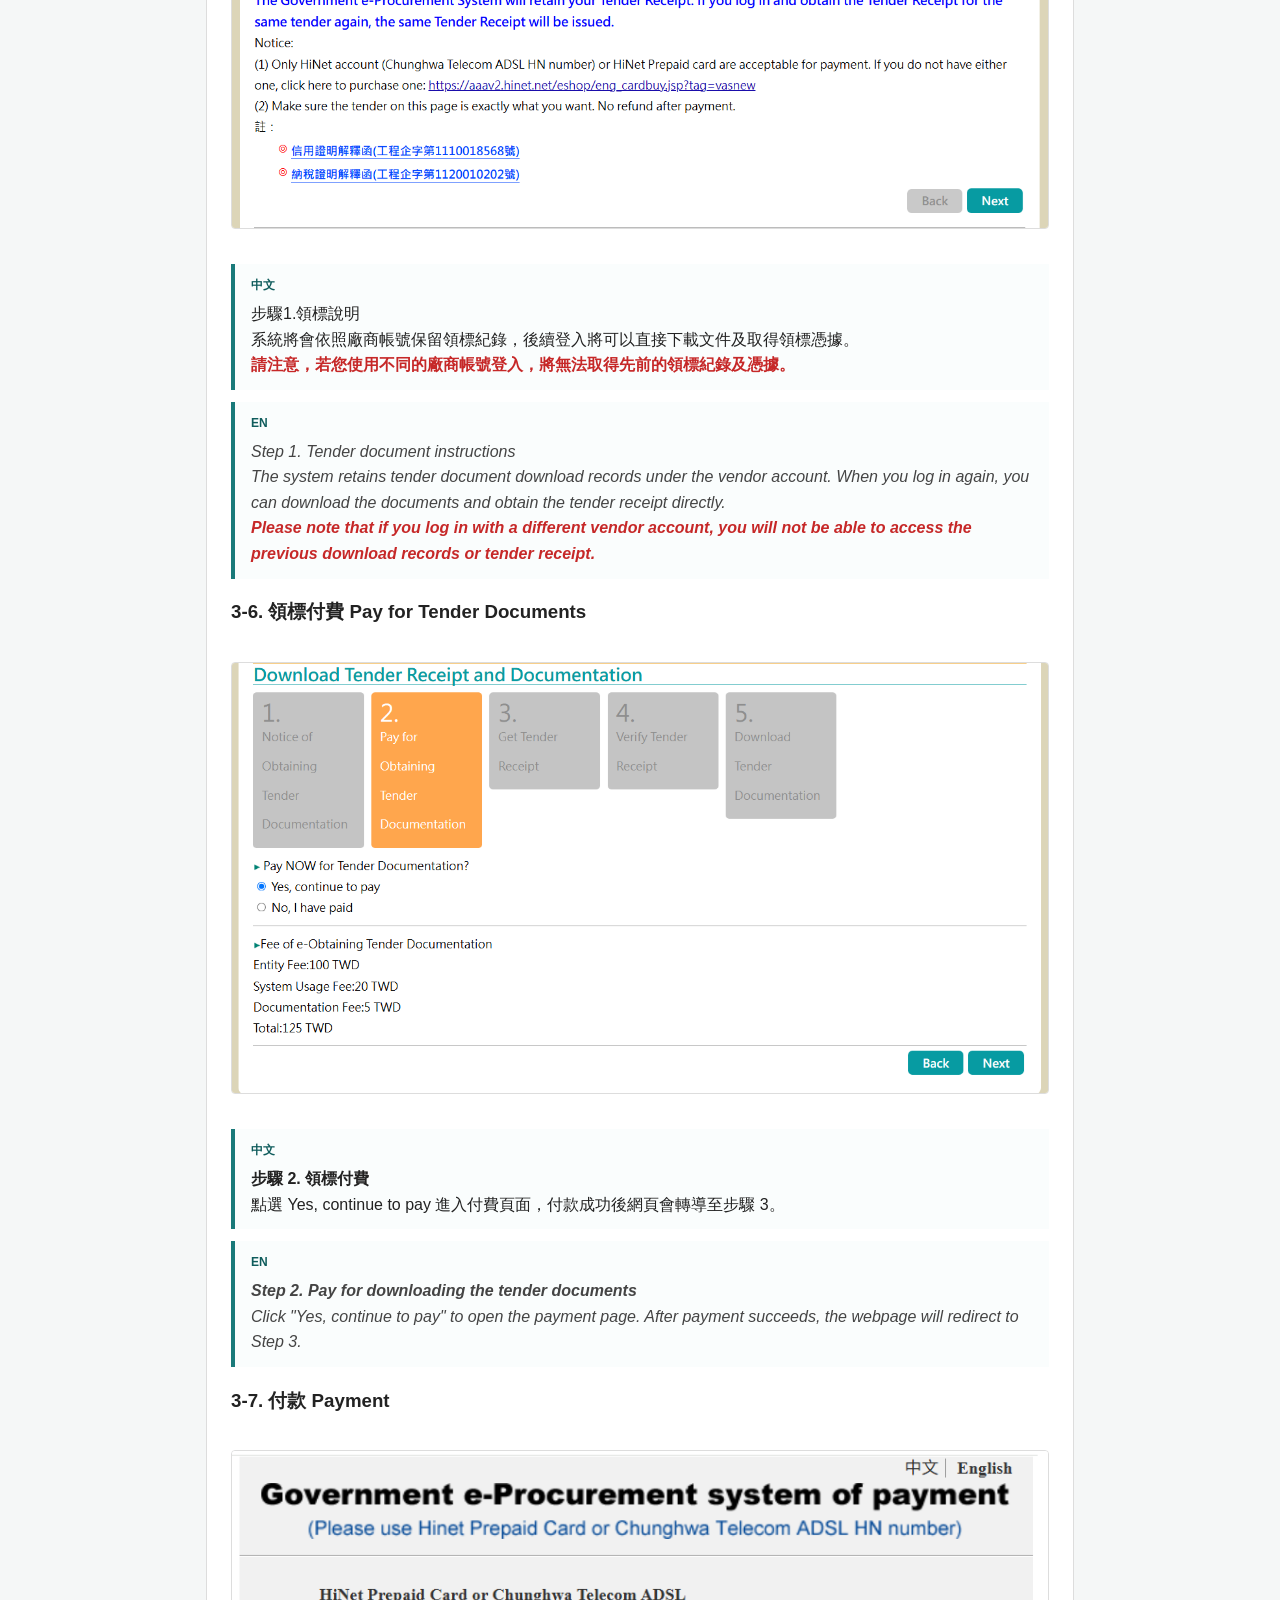
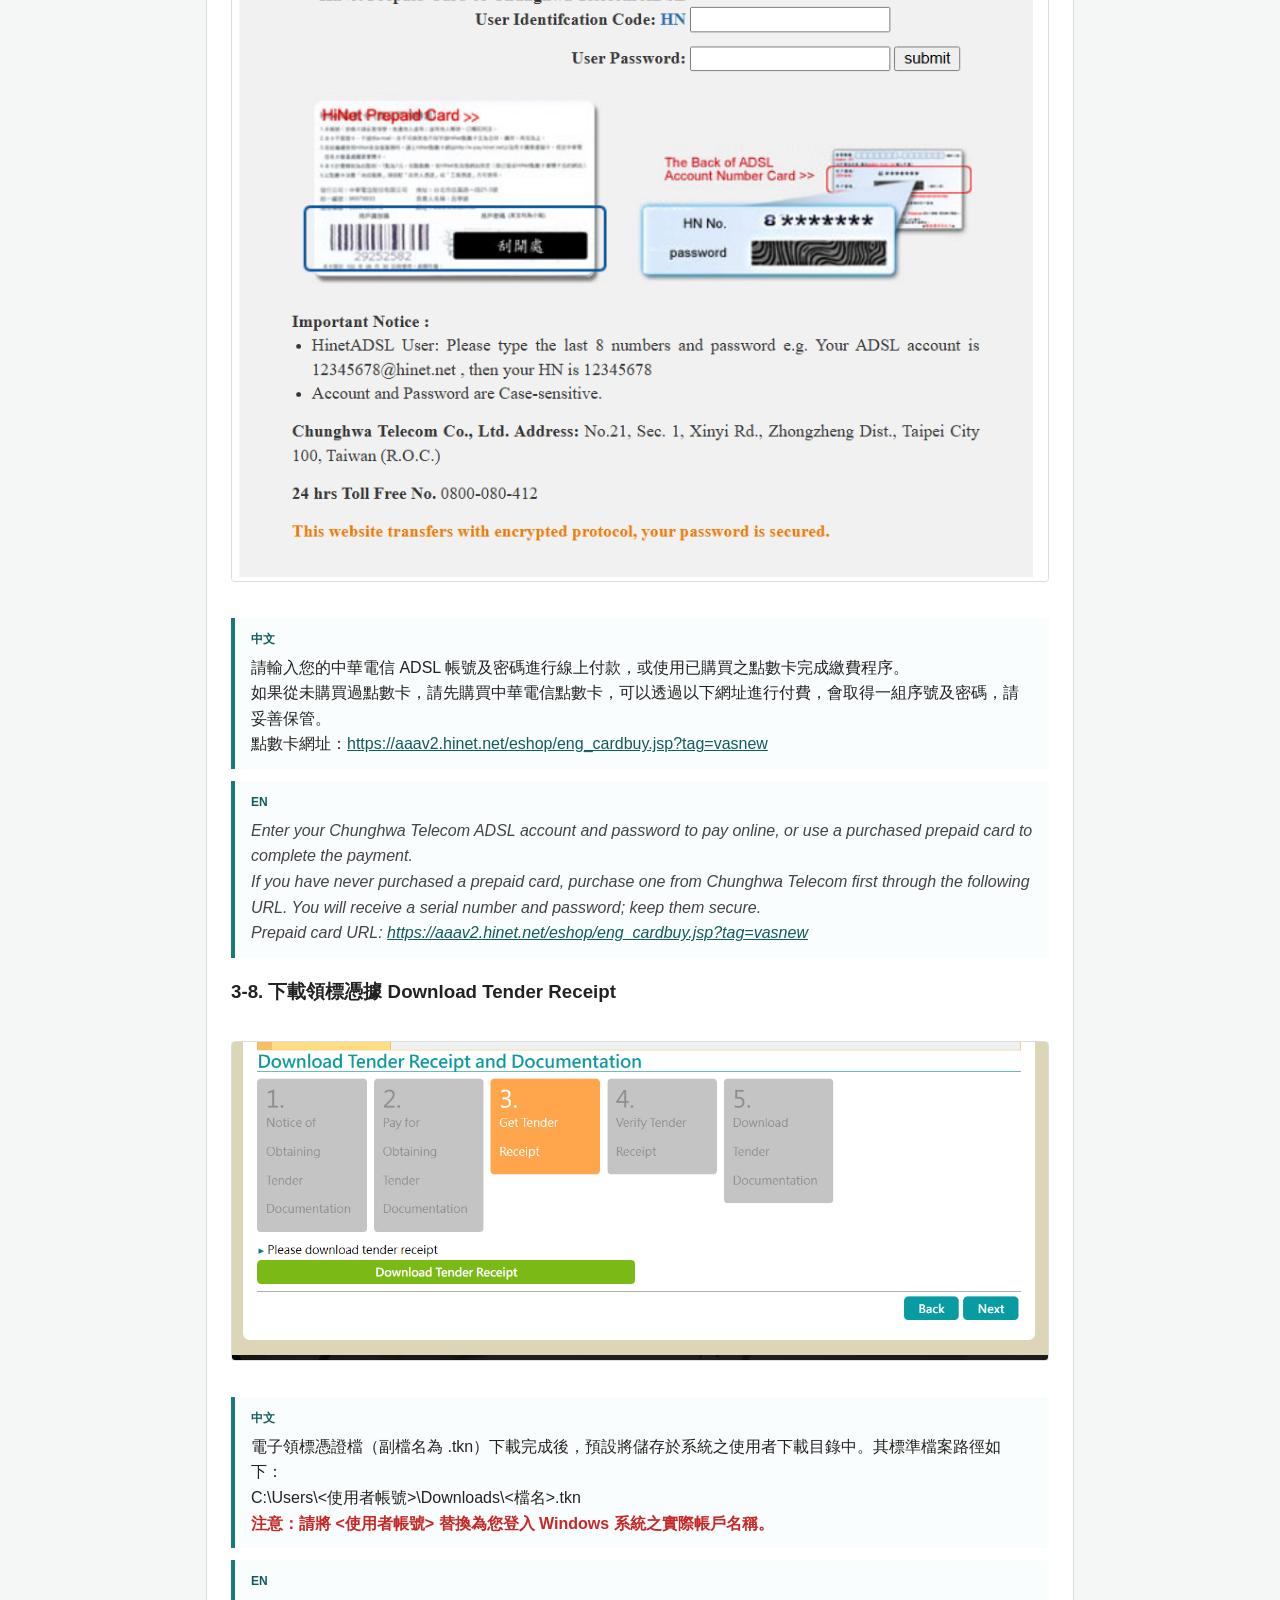
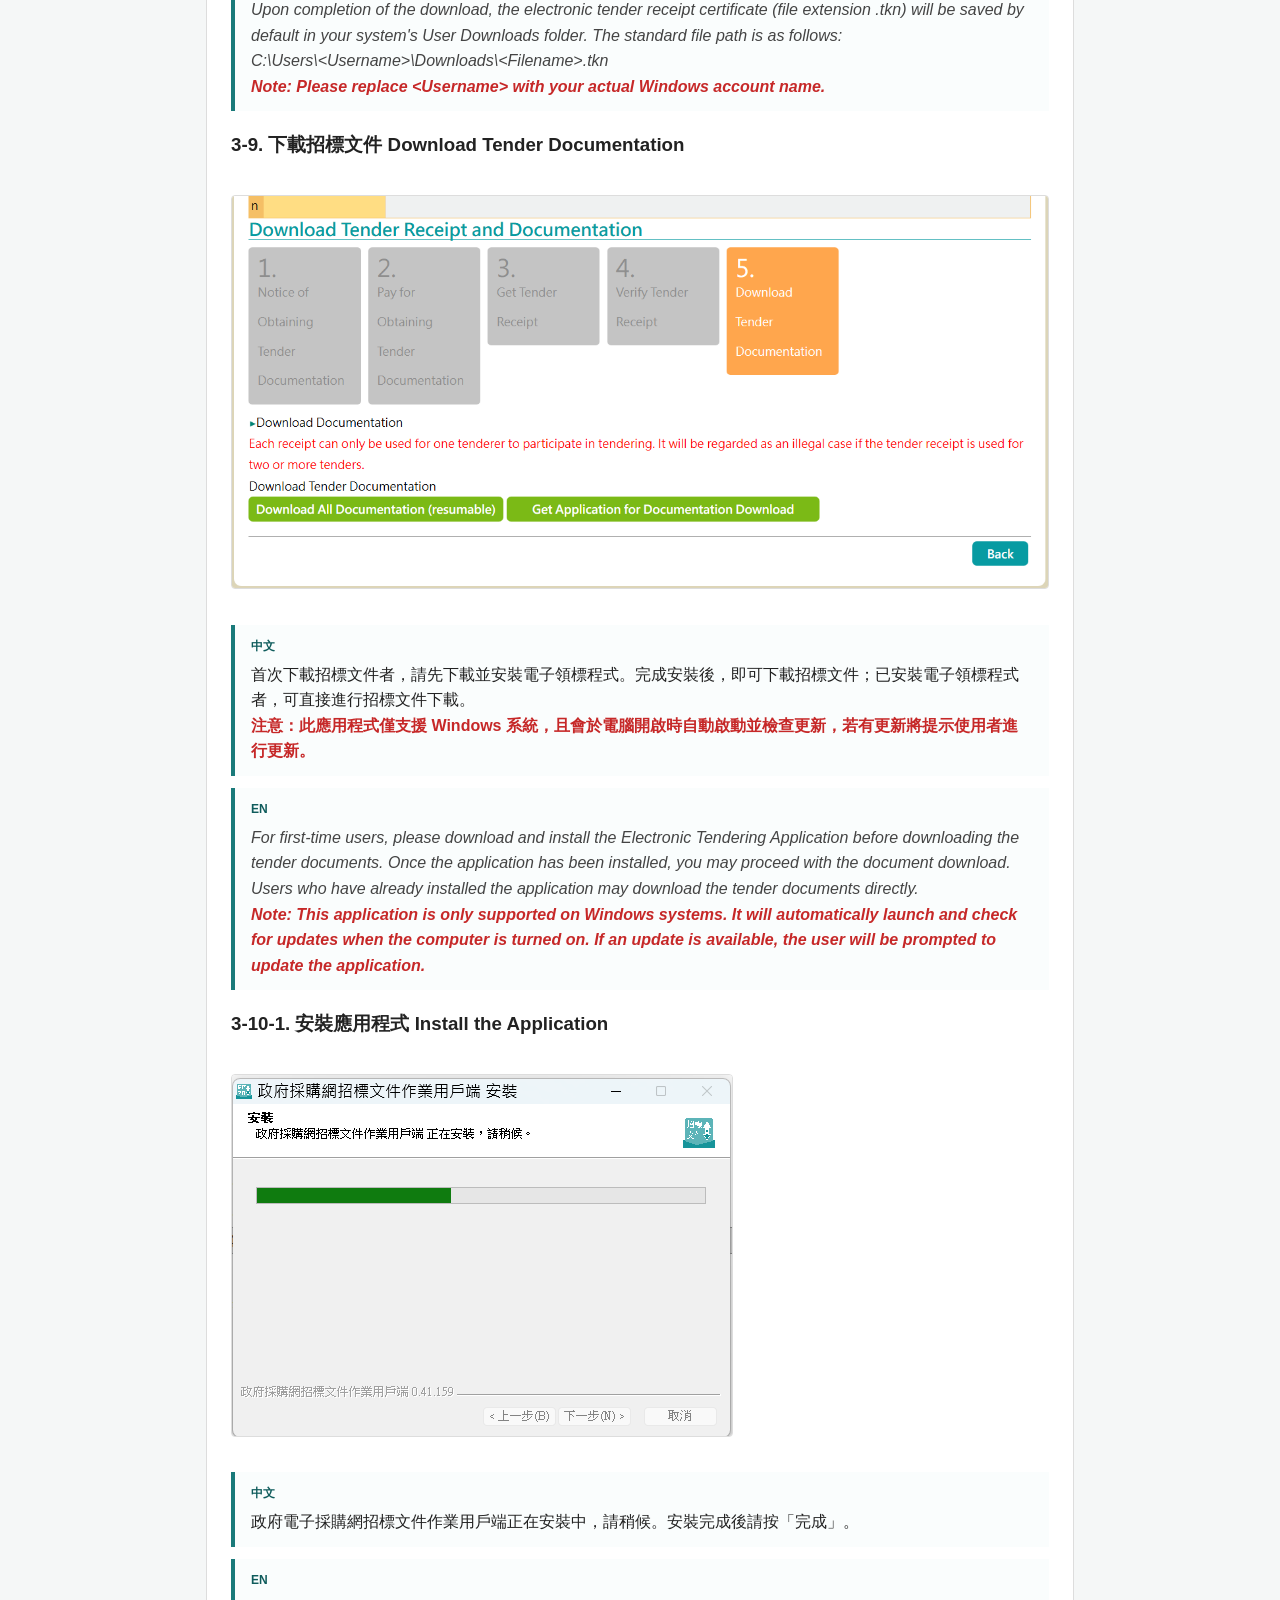
==== commit e301ced8: "Update procurement guide page" ====
--- a/target/index.html
+++ b/target/index.html
@@ -76,7 +76,7 @@
       <span class="lang-tag">中文</span>請點選信件內之連結，並變更密碼。<br /><strong class="emphasis-red">注意：信件內連結具時效性，若逾時未啟用，則需要改用忘記密碼功能進行變更密碼。</strong>
     </div>
     <div class="desc-block en">
-      <span class="lang-tag">EN</span>Click the link in the email and change your password. <strong class="emphasis-red">The link is valid for a limited time. If it expires before activation, use the Forgot Password function to change your password.</strong>
+      <span class="lang-tag">EN</span>Click the link in the email and change your password.<br /><strong class="emphasis-red">Note: The link is valid for a limited time. If it expires before activation, use the Forgot Password function to change your password.</strong>
     </div>
 
     <h3>2-4. 變更密碼 Change Password</h3>
@@ -284,10 +284,10 @@
     <h3>3-20. 領標憑據資訊 Tender Receipt Information</h3>
     <img src="images/3-20.Tender_Info.png" alt="政府電子採購網領標憑據資訊畫面 Tender receipt information" />
     <div class="desc-block zh">
-      <span class="lang-tag">中文</span>領標憑據資訊。
-    </div>
-    <div class="desc-block en">
-      <span class="lang-tag">EN</span>Tender Receipt Information
+      <span class="lang-tag">中文</span>此頁將顯示領標憑據資訊，若您有意願投標，招標機關可能會要求提供此畫面，以證明確實有進行領標作業。
+    </div>
+    <div class="desc-block en">
+      <span class="lang-tag">EN</span>This page displays the tender receipt information. If you intend to bid, the tendering authority may request this screen to verify that the tender receipt process has been completed.
     </div>
   </section>
 </main>
